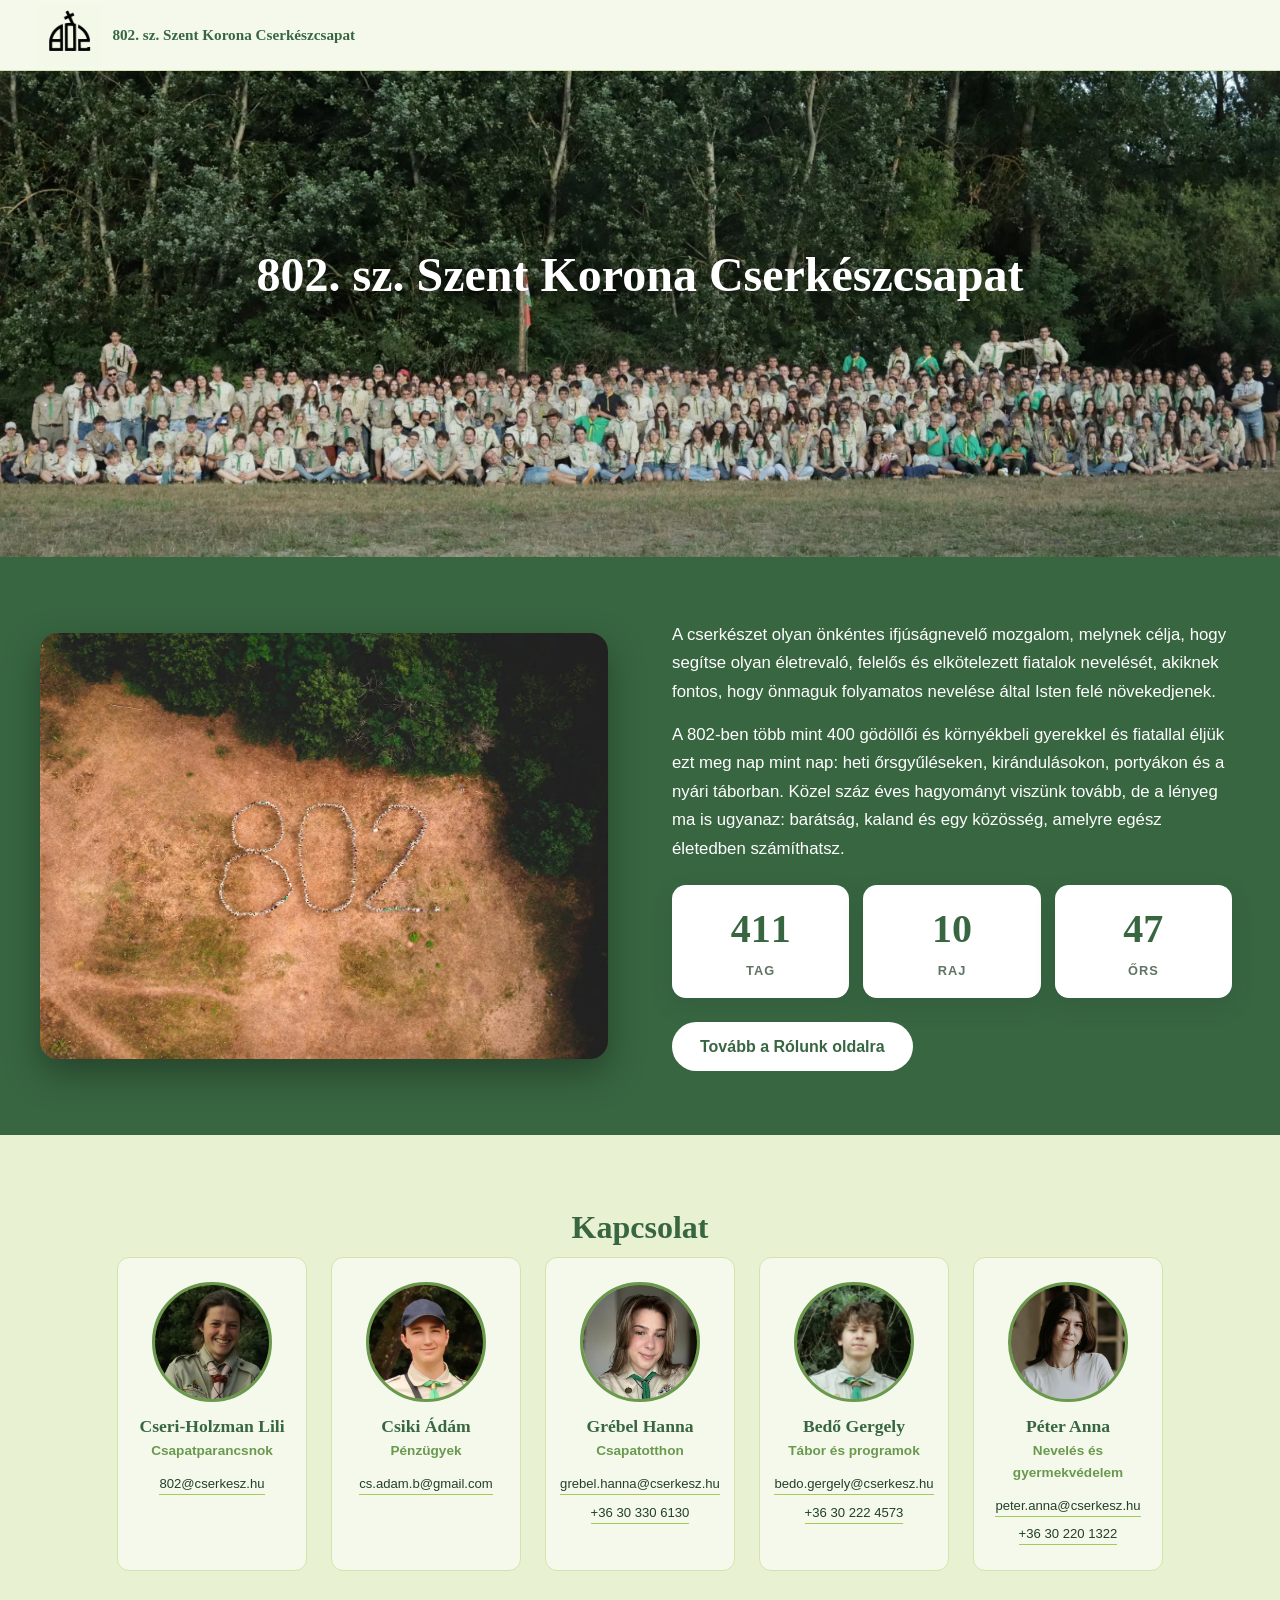
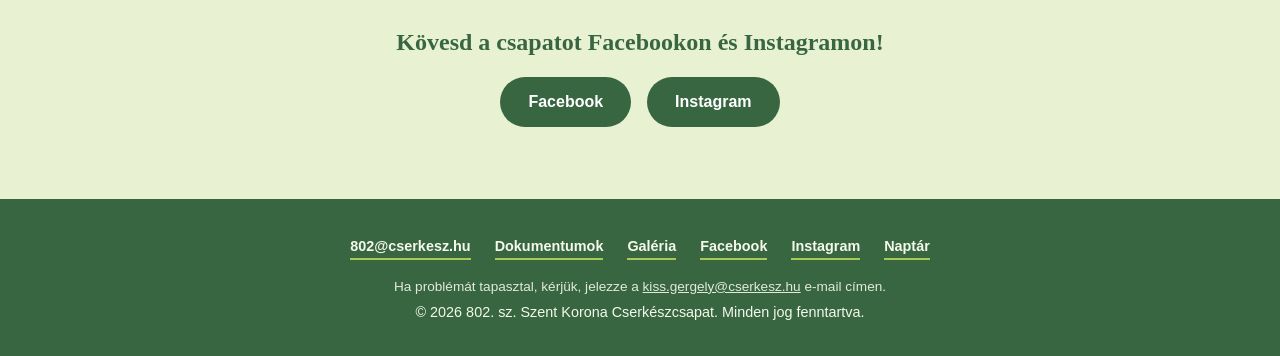
==== index.html @ 8593f382 "Ellenőrzés, hibajelentő levél, egységtesztek; közös kód, javítások - minden futás figyelmeztetése és" ====
<!DOCTYPE html>
<html lang="hu">
<head>
  <meta charset="UTF-8">
  <!-- Content Security Policy: scripts only from this site (plus the hashed inline script of
       404.html), embeds only from Google Forms/Drive/Maps; a defence in depth against injected code.
       Keep it identical on every page; a new external resource has to be allowed here. -->
  <meta http-equiv="Content-Security-Policy" content="default-src 'self'; script-src 'self' 'sha256-ILmEoDmaDFn/JUVySfZHBvQvwyPFL4ER1KanXS+sU4k='; style-src 'self' 'unsafe-inline'; img-src 'self' data:; connect-src 'self'; frame-src https://docs.google.com https://drive.google.com https://www.google.com https://maps.google.com; object-src 'none'; base-uri 'self'; form-action 'none'; upgrade-insecure-requests">
  <meta name="referrer" content="strict-origin-when-cross-origin">
  <meta name="viewport" content="width=device-width, initial-scale=1.0">
  <title>802. sz. Szent Korona Cserkészcsapat – Gödöllő</title>
  <meta name="description" content="A 802. sz. Szent Korona Cserkészcsapat Gödöllőn működő cserkészcsapat. Csatlakozz hozzánk 4. osztálytól: közösség, kaland, természet.">

  <!--
    IMPORTANT: once the custom domain exists, replace the
    "https://www.YOUR-DOMAIN-HERE.com" placeholder with the real domain in every
    HTML file, in robots.txt and in sitemap.xml
    (canonical, Open Graph and structured data links).
  -->
  <link rel="canonical" href="https://www.YOUR-DOMAIN-HERE.com/">

  <meta property="og:type" content="website">
  <meta property="og:title" content="802. sz. Szent Korona Cserkészcsapat – Gödöllő">
  <meta property="og:description" content="Csatlakozz hozzánk 4. osztálytól: közösség, kaland, természet.">
  <meta property="og:url" content="https://www.YOUR-DOMAIN-HERE.com/">
  <meta property="og:image" content="https://www.YOUR-DOMAIN-HERE.com/images/webp/kozos/share.jpg">
  <meta property="og:image:width" content="1200">
  <meta property="og:image:height" content="630">
  <meta property="og:image:alt" content="A 802. sz. Szent Korona Cserkészcsapat tagjai közös csoportképen">
  <meta property="og:site_name" content="802. sz. Szent Korona Cserkészcsapat">
  <meta name="twitter:card" content="summary_large_image">
  <meta property="og:locale" content="hu_HU">

  <!-- Logos: the header shows images/webp/kozos/logo_white.jpg (black mark on white), the favicon is images/webp/kozos/logo_green.jpg -->
  <link rel="icon" type="image/jpeg" href="images/webp/kozos/logo_green.jpg?v=1">
  <link rel="apple-touch-icon" href="images/webp/kozos/logo_green.jpg?v=1">
  <link rel="stylesheet" href="style.css?v=129">

  <!-- Structured data: helps Google understand that this is an organisation -->
  <script type="application/ld+json">
  {
    "@context": "https://schema.org",
    "@type": "Organization",
    "name": "802. sz. Szent Korona Cserkészcsapat",
    "url": "https://www.YOUR-DOMAIN-HERE.com/",
    "logo": "https://www.YOUR-DOMAIN-HERE.com/images/webp/kozos/logo_white.jpg",
    "email": "802@cserkesz.hu",
    "areaServed": "Gödöllő",
    "sameAs": ["https://www.facebook.com/802szentkorona"]
  }
  </script>
</head>
<body>

  <!-- Notice bar (red, top of the page) -->
  <!-- NOTICES:START – written by tools/sync_notices.py from the Google Sheet, do not edit by hand -->
  <div class="notice-bar" id="noticeBar"></div>

  <!-- NOTICES:END -->

  <!-- Header / navigation -->
  <header class="site-header">
    <div class="container header-inner">
      <a href="index.html" class="logo">
        <img class="logo-img" src="images/webp/kozos/logo_white.webp" alt="" data-optional>
        <span class="logo-text">802. sz. Szent Korona Cserkészcsapat</span>
      </a>

      <!-- Hamburger button for the mobile view -->
      <button class="nav-toggle" id="navToggle" type="button" aria-label="Menü megnyitása" aria-expanded="false" aria-controls="mainNav">
        <span></span>
        <span></span>
        <span></span>
      </button>

      <nav class="main-nav" id="mainNav">
        <ul>
          <li><a href="index.html" aria-current="page">Főoldal</a></li>
          <li class="has-sub">
            <button class="nav-sub-toggle" type="button" aria-expanded="false" aria-controls="subPrograms">Események</button>
            <ul class="sub-nav" id="subPrograms">
              <li><a href="programok.html">Programjaink</a></li>
              <li><a href="tabor.html">Táboraink</a></li>
            </ul>
          </li>
          <li><a href="csapatotthon.html">Csapatotthonunk</a></li>
          <li><a href="rolunk.html">Rólunk</a></li>
          <li class="has-sub">
            <button class="nav-sub-toggle" type="button" aria-expanded="false" aria-controls="subFinance">Pénzügyek</button>
            <ul class="sub-nav" id="subFinance">
              <li><a href="penzugyek.html#tagdij">Tagdíj</a></li>
              <li><a href="penzugyek.html#nagytabor">Nagytábordíj</a></li>
              <li><a href="penzugyek.html#kcstabor">Kcs tábordíj</a></li>
              <li><a href="eszkozok.html">Eszközbérlés</a></li>
            </ul>
          </li>
          <li><a class="nav-cta nav-cta-join" href="csatlakozom.html">Csatlakozom</a></li>
          <li><a class="nav-cta" href="tamogass.html">Támogass minket</a></li>
        </ul>
      </nav>
    </div>
  </header>

  <!--
    Cover image + name (images/webp/fooldal/csapatunk.webp). The image is shown in full,
    without cropping, in its own ratio, at full width.
  -->
  <section class="hero">
    <img class="hero-img" src="images/webp/fooldal/csapatunk.webp" alt="A csapat tagjai közös csoportképen az erdő előtt" data-optional>
    <!-- On phones the 802 aerial photo replaces the group photo (switched by the CSS), together with the title -->
    <img class="hero-img-mobile" src="images/webp/fooldal/hero.webp" width="1200" height="899" alt="Cserkészek madártávlatból, a réten kirakott 802-es szám" data-optional>
    <h1>802. sz. Szent Korona Cserkészcsapat</h1>
  </section>

  <!--
    Csapatunk: the image on the left (images/webp/fooldal/hero.webp, shown in full,
    without cropping), the text on the right on a plain green background.
    On mobile the image is on top, the text below.
  -->
  <section id="csapatunk" class="team-split">
    <div class="team-split-image">
      <img src="images/webp/fooldal/hero.webp" alt="Cserkészek madártávlatból, a réten kirakott 802-es szám" data-optional>
    </div>
    <div class="team-split-text">
      <div>
        <!--
          The text is based on the team's earlier website (the Rólunk and
          "Csapatunk múltja" pages: the start in the early 1920s, the ban in 1948,
          the restart in 1989, the weekly patrol meetings and the summer camp).
          The first paragraph introduces scouting, the second the team.
        -->
        <p>
          A cserkészet olyan önkéntes ifjúságnevelő mozgalom, melynek célja, hogy
          segítse olyan életrevaló, felelős és elkötelezett fiatalok nevelését,
          akiknek fontos, hogy önmaguk folyamatos nevelése által Isten felé
          növekedjenek.
        </p>
        <p>
          A 802-ben több mint 400 gödöllői és környékbeli gyerekkel és
          fiatallal éljük ezt meg nap mint nap: heti őrsgyűléseken,
          kirándulásokon, portyákon és a nyári táborban. Közel száz éves
          hagyományt viszünk tovább, de a lényeg ma is ugyanaz: barátság, kaland
          és egy közösség, amelyre egész életedben számíthatsz.
        </p>
        <!-- Counters (they roll up when scrolled into view) -->
        <!-- COUNTERS:START – written by tools/sync_counters.py from the Google Sheet, do not edit by hand -->
        <div class="stats">
          <div class="stat-card">
            <span class="stat-number" data-count="411">411</span>
            <span class="stat-label">Tag</span>
          </div>
          <div class="stat-card">
            <span class="stat-number" data-count="10">10</span>
            <span class="stat-label">Raj</span>
          </div>
          <div class="stat-card">
            <span class="stat-number" data-count="47">47</span>
            <span class="stat-label">Őrs</span>
          </div>
        </div>

        <!-- COUNTERS:END -->
        <a class="btn btn-light" href="rolunk.html">Tovább a Rólunk oldalra</a>
      </div>
    </div>
  </section>

  <!-- Kapcsolat -->
  <!--
    The cards (name, role, introduction, e-mail, phone, photo) come from the
    "Csapatvezetés" sheet; tools/sync_leaders.py downloads the photos from the Drive "Képek"
    folder into images/webp/kozos/team/<name>.webp files.
    While a photo is not uploaded, the card shows the monogram.
  -->
  <section id="kapcsolat" class="section contact">
    <div class="container">
      <h2>Kapcsolat</h2>

      <div class="people-grid">
        <!-- LEADERS:START – written by tools/sync_leaders.py from the Google Sheet (Csapatvezetés), do not edit by hand -->
        <div class="person-card has-bio">
          <div class="person-photo" data-initials="CL">
            <img src="images/webp/kozos/team/cseri-holzman-lili.webp" alt="Cseri-Holzman Lili" data-optional>
          </div>
          <h3>Cseri-Holzman Lili</h3>
          <p class="person-role">Csapatparancsnok</p>
          <a class="person-email" href="mailto:802@cserkesz.hu">802@<wbr>cserkesz.hu</a>
          <div class="person-bio" hidden>
            <p class="person-bio-role">Csapatparancsnok</p>
            <p class="person-bio-text">Közösségi szolgálat<br>Csapat képviselete<br>Szolgálatod, képzésed ideje<br>Felkérést kaptál<br>Bármi</p>
            <ul class="person-bio-contact">
              <li><a class="person-email" href="mailto:802@cserkesz.hu">802@cserkesz.hu</a></li>
            </ul>
          </div>
        </div>

        <div class="person-card has-bio">
          <div class="person-photo" data-initials="CÁ">
            <img src="images/webp/kozos/team/csiki-adam.webp" alt="Csiki Ádám" data-optional>
          </div>
          <h3>Csiki Ádám</h3>
          <p class="person-role">Pénzügyek</p>
          <a class="person-email" href="mailto:cs.adam.b@gmail.com">cs.adam.b@<wbr>gmail.com</a>
          <div class="person-bio" hidden>
            <p class="person-bio-role">Pénzügyek</p>
            <p class="person-bio-text">Tagdíj/tábordíj/VK támogatás<br>Raji pénz<br>Programszervezési költség<br>Hallottál egy jó pályázatról</p>
            <ul class="person-bio-contact">
              <li><a class="person-email" href="mailto:cs.adam.b@gmail.com">cs.adam.b@gmail.com</a></li>
            </ul>
          </div>
        </div>

        <div class="person-card has-bio">
          <div class="person-photo" data-initials="GH">
            <img src="images/webp/kozos/team/grebel-hanna.webp" alt="Grébel Hanna" data-optional>
          </div>
          <h3>Grébel Hanna</h3>
          <p class="person-role">Csapatotthon</p>
          <a class="person-email" href="mailto:grebel.hanna@cserkesz.hu">grebel.hanna@<wbr>cserkesz.hu</a>
          <a class="person-phone" href="tel:+36303306130">+36 30 330 6130</a>
          <div class="person-bio" hidden>
            <p class="person-bio-role">Csapatotthon</p>
            <p class="person-bio-text">Grébel Hanna vagyok, törzsgyökeres gödöllői és jelenleg az ELTE társadalomtudományi karán vagyok szociológi alapszakos hallgató. 2015-óta része az életemnek a cserkészet. 2022-ben őrsvezető lettem és jelenleg is aktívan vezetem a Gyömbér őrsöt. 2024-ben felkértek, hogy legyek a Bezsilla villáért felelős Csapatparancsnok-helyettes, amit szívesen vállaltam. Elvégeztem a segédtiszti vezetőképzőt és 2025 őszében leváltottam az elődömet. Feladatom, hogy a csapatotthonunk vidám, biztonságos és funkcionális környezetet biztosítson a gyermekek és a vezetők számára egyaránt, felveszem a kapcsolatot azokkal, akik szállás miatt keresnek meg minket (más cserkészcsapatok) és gondoskodok a ház felszereltségéről.</p>
            <ul class="person-bio-contact">
              <li><a class="person-email" href="mailto:grebel.hanna@cserkesz.hu">grebel.hanna@cserkesz.hu</a></li>
              <li><a class="inline-link" href="tel:+36303306130">+36 30 330 6130</a></li>
            </ul>
          </div>
        </div>

        <div class="person-card has-bio">
          <div class="person-photo" data-initials="BG">
            <img src="images/webp/kozos/team/bedo-gergely.webp" alt="Bedő Gergely" data-optional>
          </div>
          <h3>Bedő Gergely</h3>
          <p class="person-role">Tábor és programok</p>
          <a class="person-email" href="mailto:bedo.gergely@cserkesz.hu">bedo.gergely@<wbr>cserkesz.hu</a>
          <a class="person-phone" href="tel:+36302224573">+36 30 222 4573</a>
          <div class="person-bio" hidden>
            <p class="person-bio-role">Tábor és programok</p>
            <p class="person-bio-text">Csapatos programról infó<br>Szervezel valamit de mégsem fogod tudni megvalósítani<br>Elfelejtetted mikor van március 15.-e</p>
            <ul class="person-bio-contact">
              <li><a class="person-email" href="mailto:bedo.gergely@cserkesz.hu">bedo.gergely@cserkesz.hu</a></li>
              <li><a class="inline-link" href="tel:+36302224573">+36 30 222 4573</a></li>
            </ul>
          </div>
        </div>

        <div class="person-card has-bio">
          <div class="person-photo" data-initials="PA">
            <img src="images/webp/kozos/team/peter-anna.webp" alt="Péter Anna" data-optional>
          </div>
          <h3>Péter Anna</h3>
          <p class="person-role">Nevelés és gyermekvédelem</p>
          <a class="person-email" href="mailto:peter.anna@cserkesz.hu">peter.anna@<wbr>cserkesz.hu</a>
          <a class="person-phone" href="tel:+36302201322">+36 30 220 1322</a>
          <div class="person-bio" hidden>
            <p class="person-bio-role">Nevelés és gyermekvédelem</p>
            <p class="person-bio-text">Péter Anna vagyok, legtöbbeknek Annipanni. 2014-ben kezdtem el cserkészkedni Gödöllőn, 2020-ban lettem őrsvezető, és immár hetedik éve vezetem a Cukorborsó őrsöt. A nevelésért felelős csapatparancsnok-helyettesi szolgálatot 2024 ősze óta végzem csapatunkban. Célom és legfőbb motivációm, hogy mind a vezetőink, mind a hozzánk járó gyermekek biztonságos és fejlődésre alkalmas környezetben tölthessék szabadidejüket, legyen szó őrsgyűlésekről, raji és csapatos programokról vagy a táborokról.</p>
            <ul class="person-bio-contact">
              <li><a class="person-email" href="mailto:peter.anna@cserkesz.hu">peter.anna@cserkesz.hu</a></li>
              <li><a class="inline-link" href="tel:+36302201322">+36 30 220 1322</a></li>
            </ul>
          </div>
        </div>

        <!-- LEADERS:END -->
      </div>

      <!--
        Social pages: deliberately links only, the Facebook/Instagram
        content is not loaded into the page (so the visitor's data is not
        sent to Meta until they click).
      -->
      <div class="social-section">
        <h3>Kövesd a csapatot Facebookon és Instagramon!</h3>
        <div class="social-buttons">
          <a class="btn btn-primary" href="https://www.facebook.com/802szentkorona" target="_blank" rel="noopener noreferrer">Facebook</a>
          <a class="btn btn-primary" href="https://www.instagram.com/802szentkorona/" target="_blank" rel="noopener noreferrer">Instagram</a>
        </div>
      </div>
    </div>
  </section>

  <!-- Footer -->
  <footer class="site-footer">
    <div class="container">
      <div class="footer-links">
        <a href="mailto:802@cserkesz.hu">802@cserkesz.hu</a>
        <a href="dokumentumok.html">Dokumentumok</a>
        <a href="galeria.html">Galéria</a>
        <a href="https://www.facebook.com/802szentkorona" target="_blank" rel="noopener noreferrer">Facebook</a>
        <a href="https://www.instagram.com/802szentkorona/" target="_blank" rel="noopener noreferrer">Instagram</a>
        <a href="programok.html#naptar">Naptár</a>
      </div>
      <!-- ADMIN_CONTACT:START – written by tools/sync_footer.py from the ADMIN_EMAIL secret, do not edit by hand -->
      <p class="footer-report">Ha problémát tapasztal, kérjük, jelezze a <a href="mailto:kiss.gergely@cserkesz.hu">kiss.gergely@cserkesz.hu</a> e-mail címen.</p>

      <!-- ADMIN_CONTACT:END -->
      <p>&copy; <span id="year"></span> 802. sz. Szent Korona Cserkészcsapat. Minden jog fenntartva.</p>
    </div>
  </footer>

  <!--
    Upcoming program tab: if programok.html has a program in the next 7 days
    (data-date), this tab slides in from the right with the program's name and
    date. Clicking it leads to the matching card on the Programok page.
    script.js reads the data from programok.html, there is nothing to edit here.
  -->
  <aside class="upcoming-tab" id="upcomingTab" aria-label="Közelgő programok" hidden>
    <button class="upcoming-close" id="upcomingClose" type="button" aria-label="Bezárás">&times;</button>
    <p class="upcoming-title">Közelgő programok</p>
    <ul class="upcoming-list" id="upcomingList"></ul>
  </aside>

  <script src="script.js?v=77"></script>
</body>
</html>
---- style.css ----
/* ==========================================================
   Base settings
   ========================================================== */
:root {
  /* ----------------------------------------------------------
     The site's COLOUR SCHEME — the 3 given greens are the base:
       - 386641 (dark green)
       - 6a994e (medium green)
       - a7c957 (light, lime green)
     None of the given colours is light enough for a background, so the
     background and border colours are derived from a7c957 (mixed with
     white), and the text colour is a darker shade of 386641.
     Changing these variables recolours the whole site.
     ---------------------------------------------------------- */
  --color-primary: #386641;        /* dark green – buttons, links, headings, footer */
  --color-primary-dark: #2a4d31;   /* darker shade of dark green – hover state */
  --color-accent: #6a994e;         /* medium green – decorative lines, icons */
  --color-highlight: #a7c957;      /* light green – date labels, highlights */
  --color-text: #233f2a;           /* derived dark green – body text */
  --color-text-muted: rgba(35, 63, 42, 0.72);
  --color-bg: #f4f9eb;             /* derived – main background */
  --color-bg-alt: #e8f1d2;         /* derived – alternating section background */
  --color-border: #d3e4ab;         /* derived – borders */
  --color-alert: #b42318;          /* red – notice bar (top of the page) */

  --font-heading: 'Georgia', 'Times New Roman', serif;
  --font-body: 'Segoe UI', Arial, sans-serif;
  --max-width: 1100px;
}

* {
  box-sizing: border-box;
}

/* The hidden attribute hides an element even if it has its own display rule */
[hidden] {
  display: none !important;
}

html {
  scroll-behavior: smooth;
}

body {
  margin: 0;
  font-family: var(--font-body);
  color: var(--color-text);
  background: var(--color-bg);
  line-height: 1.6;
}

h1, h2, h3 {
  font-family: var(--font-heading);
  color: var(--color-primary);
  line-height: 1.25;
  margin-top: 0;
}

a {
  color: inherit;
  text-decoration: none;
}

img {
  max-width: 100%;
  display: block;
}

.container {
  max-width: var(--max-width);
  margin: 0 auto;
  padding: 0 20px;
}

.section {
  padding: 72px 0;
}

.section h2 {
  font-size: 2rem;
  margin-bottom: 10px;
  text-align: center;
}

.section-lead {
  text-align: center;
  max-width: 640px;
  margin: 0 auto 40px;
  color: var(--color-text-muted);
}

.btn {
  display: inline-block;
  padding: 12px 28px;
  border: none;
  border-radius: 30px;
  font-family: inherit;
  font-size: 1rem;
  font-weight: bold;
  cursor: pointer;
  transition: transform 0.2s ease, background 0.2s ease;
}

.btn:hover {
  transform: translateY(-2px);
}

.btn-primary {
  background: var(--color-primary);
  color: #fff;
}

.btn-primary:hover {
  background: var(--color-primary-dark);
}

/* Light button on a dark green background (e.g. in the Csapatunk section) */
.btn-light {
  background: #fff;
  color: var(--color-primary);
}

.btn-light:hover {
  background: var(--color-highlight);
}

/* ==========================================================
   Header / navigation
   ========================================================== */
.site-header {
  position: sticky;
  top: 0;
  z-index: 100;
  background: rgba(244, 249, 235, 0.95);
  border-bottom: 1px solid var(--color-border);
  backdrop-filter: blur(4px);
}

.header-inner {
  display: flex;
  align-items: center;
  justify-content: space-between;
  height: 70px;
  gap: 16px;
}

.logo {
  display: flex;
  align-items: center;
  gap: 10px;
  font-family: var(--font-heading);
  font-size: 0.95rem;
  font-weight: bold;
  color: var(--color-primary);
  line-height: 1.2;
}

/* The logo is a JPG with a white background: multiply blending makes the white
   transparent in front of the header's pale background, the black stays black */
.logo-img {
  width: 64px;
  height: 64px;
  object-fit: contain;
  mix-blend-mode: multiply;
}

.main-nav ul {
  display: flex;
  align-items: center;
  gap: 14px;
  list-style: none;
  margin: 0;
  padding: 0;
}

.main-nav a {
  white-space: nowrap;
  font-size: 0.95rem;
  font-weight: 600;
  padding: 6px 0;
  border-bottom: 2px solid transparent;
  transition: color 0.2s ease, border-color 0.2s ease;
}

.main-nav a:hover {
  color: var(--color-accent);
}

.main-nav a[aria-current="page"] {
  color: var(--color-primary);
  border-bottom-color: var(--color-highlight);
}

/* The "Támogass minket" menu item looks like a button */
.main-nav a.nav-cta {
  padding: 8px 18px;
  border-bottom: none;
  border-radius: 30px;
  background: var(--color-primary);
  color: #fff;
}

.main-nav a.nav-cta:hover {
  background: var(--color-primary-dark);
  color: #fff;
}

.main-nav a.nav-cta[aria-current="page"] {
  background: var(--color-primary-dark);
  color: #fff;
}

/* "Csatlakozom" is a button too, next to "Támogass minket", in a lighter green */
.main-nav a.nav-cta-join {
  background: var(--color-highlight);
  color: var(--color-text);
}

.main-nav a.nav-cta-join:hover {
  background: var(--color-accent);
  color: #fff;
}

.main-nav a.nav-cta-join[aria-current="page"] {
  background: var(--color-accent);
  color: #fff;
}

/* Dropdown menus (Események, Pénzügyek): open on click and – with a mouse – on hover */
.has-sub {
  position: relative;
}

.nav-sub-toggle {
  display: inline-flex;
  align-items: center;
  gap: 6px;
  padding: 6px 0;
  border: 0;
  border-bottom: 2px solid transparent;
  background: none;
  color: inherit;
  font: inherit;
  font-size: 0.95rem;
  font-weight: 600;
  white-space: nowrap;
  cursor: pointer;
  transition: color 0.2s ease, border-color 0.2s ease;
}

/* downward arrow, turns upward when open */
.nav-sub-toggle::after {
  content: '';
  width: 6px;
  height: 6px;
  margin-top: -3px;
  border-right: 2px solid currentColor;
  border-bottom: 2px solid currentColor;
  transform: rotate(45deg);
  transition: transform 0.2s ease, margin 0.2s ease;
}

.has-sub.open > .nav-sub-toggle::after {
  margin-top: 3px;
  transform: rotate(-135deg);
}

.nav-sub-toggle:hover {
  color: var(--color-accent);
}

.has-sub.is-current > .nav-sub-toggle {
  color: var(--color-primary);
  border-bottom-color: var(--color-highlight);
}

.main-nav .sub-nav {
  position: absolute;
  top: 100%;
  left: 50%;
  z-index: 110;
  display: none;
  flex-direction: column;
  align-items: stretch;
  gap: 2px;
  min-width: 150px;
  margin-top: 10px;
  padding: 6px;
  background: #fff;
  border: 1px solid var(--color-border);
  border-radius: 12px;
  box-shadow: 0 10px 28px rgba(35, 63, 42, 0.16);
  transform: translateX(-50%);
}

/* invisible "bridge" between the menu item and the dropdown, so it does not close while hovering */
.main-nav .sub-nav::before {
  content: '';
  position: absolute;
  top: -12px;
  left: 0;
  right: 0;
  height: 12px;
}

.main-nav .sub-nav a {
  display: block;
  padding: 9px 14px;
  border-bottom: 0;
  border-radius: 8px;
}

.main-nav .sub-nav a:hover,
.main-nav .sub-nav a[aria-current="page"] {
  background: var(--color-bg-alt);
  color: var(--color-primary);
}

.has-sub.open > .sub-nav {
  display: flex;
}

/* Wide screens used with a mouse: opens on hover only (clicking does nothing),
   without an arrow; with the keyboard (Tab) focus opens it. Touch screens keep click + arrow. */
@media (hover: hover) and (min-width: 1281px) {
  .has-sub:hover > .sub-nav,
  .has-sub:has(:focus-visible) > .sub-nav {
    display: flex;
  }

  .nav-sub-toggle {
    cursor: default;
  }

  .nav-sub-toggle::after {
    display: none;
  }
}

.nav-toggle {
  display: none;
  flex-direction: column;
  justify-content: center;
  gap: 5px;
  width: 32px;
  height: 32px;
  background: none;
  border: none;
  padding: 4px;
  cursor: pointer;
}

.nav-toggle span {
  display: block;
  height: 2px;
  background: var(--color-primary);
  border-radius: 2px;
}

/* ==========================================================
   Hero (home page)
   The cover image is shown IN FULL, without cropping or distortion: the image
   fills the width keeping its own ratio, and its height follows from that
   (on a large screen it may be taller than the viewport; the bottom is then
   reached by scrolling). If the image is missing (script.js removes an image
   that fails to load), a green gradient shows.
   ========================================================== */
.hero {
  position: relative;
  display: flex;
  justify-content: center;
  min-height: 260px;
  background: linear-gradient(135deg, var(--color-primary), var(--color-accent));
}

.hero-img {
  display: block;
  width: 100%;
  height: auto;
}

/* The phone version of the image (the 802 aerial photo) is hidden on desktop */
.hero-img-mobile {
  display: none;
}

.hero h1 {
  position: absolute;
  /* 16% is left free at the bottom, so the title sits at about 42% of the image height
     (above the middle); a larger value moves it higher */
  inset: 0 0 16% 0;
  z-index: 2;
  display: flex;
  align-items: center;
  justify-content: center;
  margin: 0;
  padding: 20px;
  text-align: center;
  color: #fff;
  font-size: 3rem;
  text-shadow: 0 2px 12px rgba(0, 0, 0, 0.45);
}

/* Title banner of the subpages */
.page-banner {
  padding: 56px 20px;
  text-align: center;
  background: linear-gradient(135deg, var(--color-primary), var(--color-accent));
}

.page-banner h1 {
  margin: 0;
  color: #fff;
  font-size: 2.4rem;
}

.page-banner p {
  margin: 10px auto 0;
  max-width: 640px;
  color: rgba(255, 255, 255, 0.9);
}

/* ==========================================================
   Csapatunk section: the image on the left (shown in full, without
   cropping), the text on the right on a plain green background
   ========================================================== */
.team-split {
  display: grid;
  grid-template-columns: 1fr 1fr;
  background: var(--color-primary);
  color: #fff;
}

.team-split-image {
  display: flex;
  align-items: center;
}

.team-split-image img {
  display: block;
  width: 100%;
  height: auto;
}

.team-split-text {
  display: flex;
  align-items: center;
  padding: 48px clamp(24px, 5vw, 72px);
}

.team-split-text h2 {
  margin-bottom: 16px;
  color: #fff;
  font-size: 2rem;
}

.team-split-text p {
  margin: 0 0 14px;
  max-width: 560px;
  font-size: 1.05rem;
  line-height: 1.7;
}

.team-split-text .btn {
  margin-top: 10px;
}

/* ==========================================================
   Kapcsolat – people's cards
   ========================================================== */
.contact {
  background: var(--color-bg-alt);
}

.people-grid {
  display: flex;
  flex-wrap: wrap;
  justify-content: center;
  gap: 24px;
}

.person-card {
  flex: 0 1 190px;
  padding: 24px 12px;
  text-align: center;
  background: var(--color-bg);
  border: 1px solid var(--color-border);
  border-radius: 12px;
  transition: transform 0.2s ease, box-shadow 0.2s ease;
}

.person-card:hover {
  transform: translateY(-4px);
  box-shadow: 0 12px 24px rgba(35, 63, 42, 0.12);
}

/* A monogram shows behind the photo while the image is not uploaded yet
   (script.js removes an image that fails to load) */
.person-photo {
  position: relative;
  width: 120px;
  height: 120px;
  margin: 0 auto 14px;
  border-radius: 50%;
  overflow: hidden;
  background: var(--color-highlight);
  border: 3px solid var(--color-accent);
}

.person-photo::before {
  content: attr(data-initials);
  position: absolute;
  inset: 0;
  display: flex;
  align-items: center;
  justify-content: center;
  font-family: var(--font-heading);
  font-size: 2rem;
  font-weight: bold;
  color: var(--color-primary);
}

.person-photo img {
  position: absolute;
  inset: 0;
  width: 100%;
  height: 100%;
  object-fit: cover;
  /* for portrait photos the top of the image shows, so the head is not squeezed against the top of the circle */
  object-position: center top;
}

.person-card h3 {
  font-size: 1.1rem;
  margin-bottom: 2px;
}

.person-role {
  margin: 0 0 8px;
  font-size: 0.85rem;
  font-weight: 600;
  color: var(--color-accent);
}

.person-email {
  font-size: 0.82rem;
  overflow-wrap: anywhere;
  border-bottom: 1px solid var(--color-highlight);
}

.person-email:hover {
  color: var(--color-accent);
}

/* phone number on the person card, below the e-mail */
.person-phone {
  display: inline-block;
  margin-top: 6px;
  font-size: 0.82rem;
  border-bottom: 1px solid var(--color-highlight);
}

/* the e-mail on the card keeps its width while "Másolva!" is shown (script.js sets min-width) */
.person-card > .person-email {
  display: inline-block;
  max-width: 100%;
}

/* clicked on the card: copied, "Másolva!" for a moment (script.js) */
.person-card > .person-email.is-copied,
.person-card > .person-phone.is-copied {
  color: var(--color-primary);
  font-weight: bold;
}

a.person-phone:hover {
  color: var(--color-accent);
}

/* ==========================================================
   Social pages (Facebook, Instagram): link buttons only
   ========================================================== */
.social-section {
  margin-top: 56px;
  text-align: center;
}

.social-section > h3 {
  font-size: 1.5rem;
  margin-bottom: 20px;
}

.social-buttons {
  display: flex;
  flex-wrap: wrap;
  justify-content: center;
  gap: 16px;
}

/* ==========================================================
   Rólunk – a longer text page with two sections
   ========================================================== */
/* The fixed header must not cover the section title when arriving through an anchor link */
section[id] {
  scroll-margin-top: 70px;
}

/* Anchor links in the green title banner, below the title (Rólunk) */
.page-jump {
  display: flex;
  flex-wrap: wrap;
  justify-content: center;
  gap: 12px;
  margin-top: 22px;
}

.page-jump a {
  padding: 8px 22px;
  border: 2px solid #fff;
  border-radius: 30px;
  font-weight: 600;
  color: #fff;
  transition: background 0.2s ease, color 0.2s ease;
}

.page-jump a:hover,
.page-jump a:focus-visible {
  background: #fff;
  color: var(--color-primary);
}

.about-alt {
  background: var(--color-bg-alt);
}

.prose {
  max-width: 800px;
}

.prose h2 {
  margin-bottom: 24px;
}

.prose h3 {
  margin: 32px 0 10px;
  font-size: 1.3rem;
}

.prose p {
  margin: 0 0 14px;
}

.prose ul,
.prose ol {
  margin: 0 0 14px;
  padding-left: 1.5em;
}

.prose li {
  margin-bottom: 6px;
}

.prose a {
  font-weight: 600;
  border-bottom: 2px solid var(--color-highlight);
}

.prose a:hover {
  color: var(--color-accent);
}

.prose blockquote {
  margin: 0 0 14px;
  padding: 14px 20px;
  border-left: 4px solid var(--color-accent);
  background: rgba(167, 201, 87, 0.18);
  border-radius: 0 8px 8px 0;
  font-style: italic;
}

.prose-source {
  margin-top: 36px;
  padding-top: 16px;
  border-top: 1px solid var(--color-border);
  font-size: 0.9rem;
  color: var(--color-text-muted);
}

/* ==========================================================
   Csatlakozom – grades and troop leaders
   ========================================================== */
.grades-grid {
  display: grid;
  grid-template-columns: repeat(auto-fit, minmax(300px, 1fr));
  gap: 24px;
}

.grade-card {
  padding: 24px;
  background: var(--color-bg-alt);
  border: 1px solid var(--color-border);
  border-top: 4px solid var(--color-accent);
  border-radius: 12px;
}

.grade-card h3 {
  font-size: 1.25rem;
  margin-bottom: 4px;
}

.grade-note {
  margin: 0 0 12px;
}

.grade-squad {
  margin: 0 0 12px;
  font-weight: 600;
  color: var(--color-accent);
}

.grade-card ul {
  list-style: none;
  margin: 0;
  padding: 0;
}

.grade-card li {
  padding: 8px 0;
  border-top: 1px solid var(--color-border);
}

.grade-card li:first-child {
  border-top: none;
}

.leader-name {
  display: block;
  font-weight: 600;
}

.leader-email {
  font-size: 0.9rem;
  overflow-wrap: anywhere;
  border-bottom: 1px solid var(--color-highlight);
}

.leader-email:hover {
  color: var(--color-accent);
}

/* ==========================================================
   Csapatotthonunk
   ========================================================== */
.home-text {
  max-width: 720px;
  margin: 0 auto 40px;
  text-align: center;
}

.home-contact-title {
  margin-bottom: 20px;
  text-align: center;
  font-size: 1.3rem;
}

.home-contact {
  display: flex;
  justify-content: center;
  margin-bottom: 48px;
}

/* Visiting troops: info card on the left, the contact card on the right; stacked on phones.
   The contact wrapper is "display: contents", so its title takes the first row on the right and
   the two cards share the second row (= equally tall). */
.home-visit {
  display: grid;
  grid-template-columns: 1fr auto;
  gap: 20px 32px;
  margin-bottom: 48px;
}

.home-visit-contact {
  display: contents;
}

.home-visit .home-contact-title {
  grid-column: 2;
  grid-row: 1;
  margin-bottom: 0;
}

.home-visit .home-contact {
  grid-column: 2;
  grid-row: 2;
  margin-bottom: 0;
}

.home-visit-contact .person-card {
  flex-basis: 210px;
}

.home-visit-card {
  grid-column: 1;
  grid-row: 2;
  padding: 24px;
  background: var(--color-bg-alt);
  border: 1px solid var(--color-border);
  border-top: 4px solid var(--color-accent);
  border-radius: 12px;
}

.home-visit-card h3 {
  margin-bottom: 12px;
  font-size: 1.3rem;
}

.home-visit-card p {
  margin: 0 0 12px;
}

.home-visit-card .btn {
  margin-top: 4px;
}

@media (max-width: 768px) {
  .home-visit {
    grid-template-columns: 1fr;
    gap: 20px;
  }

  .home-visit-card,
  .home-visit .home-contact-title,
  .home-visit .home-contact {
    grid-column: 1;
    grid-row: auto;
  }

  .home-visit .home-contact-title {
    margin-top: 8px;
  }
}

/* Link inside text (e.g. a phone number) */
.inline-link {
  font-weight: 600;
  border-bottom: 2px solid var(--color-highlight);
}

.inline-link:hover {
  color: var(--color-accent);
}

.map-wrapper {
  max-width: 900px;
  margin: 0 auto;
  border-radius: 12px;
  overflow: hidden;
  border: 1px solid var(--color-border);
  box-shadow: 0 10px 30px rgba(35, 63, 42, 0.1);
}

.map-wrapper iframe {
  display: block;
  width: 100%;
  height: 380px;
  border: 0;
}

.map-cta {
  margin-top: 24px;
  text-align: center;
}

/* ==========================================================
   Programs – news cards
   ========================================================== */
/* Steppable row: 3 cards are visible at a time, scrolled with the arrows */
.news-carousel {
  position: relative;
  /* strip reserved for the arrows on both sides of the cards */
  padding: 0 60px;
}

.news-grid {
  display: flex;
  gap: 24px;
  /* room above/below for the lifting card and its shadow (overflow would clip it) */
  padding: 12px 0 24px;
  margin: -12px 0 -24px;
  overflow-x: auto;
  scroll-snap-type: x mandatory;
  scrollbar-width: none;
}

.news-grid::-webkit-scrollbar {
  display: none;
}

.news-grid > .news-card {
  flex: 0 0 calc((100% - 48px) / 3);
  scroll-snap-align: start;
}

.carousel-btn {
  position: absolute;
  top: 50%;
  z-index: 2;
  width: 44px;
  height: 44px;
  margin-top: -22px;
  padding: 0 0 4px;
  border: 0;
  border-radius: 50%;
  background: var(--color-primary);
  color: #fff;
  font-size: 1.8rem;
  line-height: 1;
  cursor: pointer;
  box-shadow: 0 4px 12px rgba(35, 63, 42, 0.3);
  transition: background 0.2s ease, opacity 0.2s ease;
}

.carousel-btn:hover:not(:disabled) {
  background: var(--color-primary-dark);
}

/* If it cannot page further that way, the arrow fades */
.carousel-btn:disabled {
  opacity: 0.25;
  box-shadow: none;
  cursor: default;
}

.carousel-prev {
  left: 0;
}

.carousel-next {
  right: 0;
}

/* If every card fits, no arrows are needed */
.news-carousel.is-static .carousel-btn {
  display: none;
}

@media (max-width: 900px) {
  .news-grid > .news-card {
    flex-basis: calc((100% - 24px) / 2);
  }
}

@media (max-width: 640px) {
  /* On mobile the arrows sit on the card's edge so the card stays wide enough */
  .news-carousel {
    padding: 0;
  }

  .carousel-btn {
    width: 40px;
    height: 40px;
    margin-top: -20px;
  }

  .carousel-prev {
    left: -12px;
  }

  .carousel-next {
    right: -12px;
  }

  .news-grid > .news-card {
    flex-basis: 100%;
  }
}

/* ==========================================================
   Programs – calendar
   ========================================================== */
/* Order on the page: upcoming (light) → calendar (alternate background) → Program Archívum (light),
   so the backgrounds alternate even while the archive is hidden */
.calendar-section {
  background: var(--color-bg-alt);
  border-top: 1px solid var(--color-border);
}

/* subscribing to the public Google Calendar, above the calendar */
.calendar-subscribe {
  max-width: 820px;
  margin: 0 auto 24px;
  text-align: center;
}

.calendar-subscribe p {
  margin: 0 0 14px;
  color: var(--color-text-muted);
}

.calendar-subscribe-buttons {
  display: flex;
  flex-wrap: wrap;
  justify-content: center;
  gap: 12px;
}

/* outlined button (second choice next to a .btn-primary) */
.btn-outline {
  background: transparent;
  color: var(--color-primary);
  box-shadow: inset 0 0 0 2px var(--color-primary);
}

.btn-outline:hover {
  background: var(--color-primary);
  color: #fff;
}

/* the cards of the selected day would blend into the alternate background */
.calendar-section .news-card {
  background: var(--color-bg);
}

/* Program Archívum: past programs in their own strip, below the calendar */
.archive-section {
  border-top: 1px solid var(--color-border);
}

/* Program images at the bottom of the card: 2 images at a time, paged with arrows on both sides (script.js).
   The images show uncropped (in full) in a uniform 3:2 frame; clicking opens the lightbox. */
.news-gallery {
  position: relative;
  margin: auto 0 0;          /* at the bottom of the card, right above the buttons */
  padding-top: 12px;
}

.news-gallery + .news-actions {
  margin-top: 0;
}

.news-gallery-track {
  display: flex;
  gap: 8px;
  overflow-x: auto;
  scroll-snap-type: x mandatory;
  scrollbar-width: none;
}

.news-gallery-track::-webkit-scrollbar {
  display: none;
}

.news-gallery-track img {
  flex: 0 0 calc((100% - 8px) / 2);
  min-width: 0;
  aspect-ratio: 3 / 2;
  object-fit: contain;
  border-radius: 8px;
  background: rgba(35, 63, 42, 0.08);
  scroll-snap-align: start;
  cursor: zoom-in;
}

.news-gallery-track img:focus-visible {
  outline: 3px solid var(--color-highlight);
  outline-offset: -3px;
}

.gallery-btn {
  position: absolute;
  top: 50%;
  z-index: 1;
  width: 32px;
  height: 32px;
  margin-top: -16px;
  padding: 0 0 3px;
  border: 0;
  border-radius: 50%;
  background: var(--color-primary);
  color: #fff;
  font-size: 1.4rem;
  line-height: 1;
  cursor: pointer;
  box-shadow: 0 3px 10px rgba(35, 63, 42, 0.3);
  transition: background 0.2s ease, opacity 0.2s ease;
}

.gallery-btn:hover:not(:disabled) {
  background: var(--color-primary-dark);
}

.gallery-btn:disabled {
  opacity: 0.25;
  box-shadow: none;
  cursor: default;
}

.gallery-prev {
  left: -12px;
}

.gallery-next {
  right: -12px;
}

.calendar {
  max-width: 820px;
  margin: 0 auto;
  padding: 20px;
  background: #fff;
  border: 1px solid var(--color-border);
  border-radius: 12px;
}

.calendar-head {
  display: flex;
  align-items: center;
  justify-content: space-between;
  margin-bottom: 16px;
}

.calendar-title {
  margin: 0;
  font-size: 1.35rem;
  text-transform: capitalize;
}

.calendar-nav {
  width: 38px;
  height: 38px;
  padding: 0 0 3px;
  border: 0;
  border-radius: 50%;
  background: var(--color-bg-alt);
  color: var(--color-primary);
  font-size: 1.5rem;
  line-height: 1;
  cursor: pointer;
}

.calendar-nav:hover {
  background: var(--color-highlight);
}

.calendar-weekdays,
.calendar-days {
  display: grid;
  grid-template-columns: repeat(7, minmax(0, 1fr));
  gap: 6px;
}

.calendar-weekdays {
  margin-bottom: 6px;
  text-align: center;
  font-size: 0.85rem;
  font-weight: bold;
  color: var(--color-text-muted);
}

.cal-day {
  display: flex;
  flex-direction: column;
  align-items: flex-start;
  gap: 4px;
  height: 84px;
  overflow: hidden;
  padding: 6px;
  border: 1px solid var(--color-border);
  border-radius: 8px;
  background: var(--color-bg);
  color: var(--color-text);
  font: inherit;
  text-align: left;
}

/* Days of the neighbouring months are paler */
.cal-day.other-month {
  opacity: 0.55;
}

.cal-day.today {
  border-color: var(--color-accent);
  box-shadow: inset 0 0 0 1px var(--color-accent);
}

.cal-num {
  font-size: 0.9rem;
  font-weight: bold;
}

/* on phones the short month name ("okt.") does not fit in the cell, only the day number shows */
@media (max-width: 600px) {
  .cal-mon {
    display: none;
  }
}

.cal-day.has-event {
  background: var(--color-bg-alt);
  cursor: pointer;
}

.cal-day.has-event:hover {
  border-color: var(--color-accent);
}

.cal-day.selected {
  background: var(--color-primary);
  border-color: var(--color-primary);
  color: #fff;
}

.cal-chips {
  display: flex;
  flex-direction: column;
  gap: 3px;
  width: 100%;
}

.cal-chip {
  display: block;
  max-width: 100%;
  padding: 1px 6px;
  overflow: hidden;
  border-radius: 4px;
  background: var(--color-primary);
  color: #fff;
  font-size: 0.72rem;
  text-overflow: ellipsis;
  white-space: nowrap;
}

.cal-day.selected .cal-chip {
  background: #fff;
  color: var(--color-primary);
}

.calendar-detail {
  max-width: var(--max-width);
  margin: 32px auto 0;
}

.calendar-detail-title {
  margin-bottom: 20px;
  text-align: center;
  font-size: 1.35rem;
}

.calendar-detail-cards {
  display: grid;
  grid-template-columns: repeat(auto-fit, minmax(300px, 1fr));
  gap: 24px;
}

.calendar-hint {
  text-align: center;
  color: var(--color-text-muted);
}

@media (max-width: 640px) {
  .calendar {
    padding: 12px;
  }

  .calendar-days,
  .calendar-weekdays {
    gap: 3px;
  }

  .cal-day {
    height: 48px;
    padding: 4px;
    align-items: center;
  }

  /* On narrow screens a dot replaces the program name */
  .cal-chips {
    flex-direction: row;
    flex-wrap: wrap;
    justify-content: center;
  }

  .cal-chip {
    width: 8px;
    height: 8px;
    padding: 0;
    border-radius: 50%;
    font-size: 0;
  }
}

.news-card {
  display: flex;
  flex-direction: column;
  padding: 28px 24px;
  background: var(--color-bg-alt);
  border: 1px solid var(--color-border);
  border-radius: 12px;
  transition: transform 0.2s ease, box-shadow 0.2s ease;
}

.news-card:hover {
  transform: translateY(-4px);
  box-shadow: 0 12px 24px rgba(35, 63, 42, 0.12);
}

.news-meta {
  display: flex;
  flex-wrap: wrap;
  align-items: center;
  gap: 8px;
  margin-bottom: 12px;
}

.news-date {
  padding: 4px 12px;
  border-radius: 20px;
  background: var(--color-highlight);
  font-size: 0.85rem;
  font-weight: bold;
  color: var(--color-text);
}

/* Past event: "Elmúlt" label + paler look */
.news-past-label {
  padding: 4px 12px;
  border-radius: 20px;
  background: var(--color-text-muted);
  font-size: 0.85rem;
  font-weight: bold;
  color: #fff;
}

.news-card-past {
  opacity: 0.65;
}

.news-card-past:hover {
  transform: none;
  box-shadow: none;
}

.news-empty {
  max-width: 560px;
  margin: 0 auto;
  text-align: center;
  color: var(--color-text-muted);
}

.news-card h3 {
  font-size: 1.25rem;
}

.news-card p {
  margin: 0 0 12px;
}

.news-card .news-detail {
  margin: 0 0 8px;
}

.news-card .news-link {
  margin-top: auto;
  align-self: flex-start;
  font-weight: 600;
  border-bottom: 2px solid var(--color-highlight);
}

.news-card .news-link:hover {
  color: var(--color-accent);
}

/* ==========================================================
   Támogass minket
   ========================================================== */
.support-text {
  max-width: 720px;
  margin: 0 auto 40px;
  text-align: center;
}

.bank-card {
  max-width: 480px;
  margin: 0 auto;
  padding: 28px 24px;
  text-align: center;
  background: var(--color-bg-alt);
  border: 1px solid var(--color-border);
  border-top: 4px solid var(--color-accent);
  border-radius: 12px;
}

.bank-card h3 {
  font-size: 1.2rem;
}

.bank-label {
  margin: 14px 0 2px;
  font-size: 0.8rem;
  font-weight: 600;
  text-transform: uppercase;
  letter-spacing: 0.05em;
  color: var(--color-accent);
}

.bank-value {
  margin: 0;
  font-size: 1.1rem;
  font-weight: 600;
}

/* The association's and the bank details cards side by side, stacked on mobile */
.support-org-intro {
  margin-bottom: 20px;
}

.support-cards {
  display: grid;
  grid-template-columns: 1fr 1fr;
  gap: 24px;
  max-width: 960px;
  margin: 0 auto;
}

.support-cards .bank-card {
  max-width: none;
  margin: 0;
}

/* Account number selectable with one click */
.bank-number {
  font-family: 'Courier New', monospace;
  font-size: clamp(0.85rem, 3.6vw, 1.3rem);
  user-select: all;
}

.bank-note {
  margin: 20px 0 0;
  padding-top: 16px;
  border-top: 1px solid var(--color-border);
  font-size: 0.95rem;
}

/* The top of the page is more compact, so the 1% image shows without scrolling */
.support-page {
  padding-top: 40px;
}

.support-page .support-text {
  margin-bottom: 28px;
}

/* Image of the 1% tax offering, right after the introduction */
.support-banner {
  max-width: 900px;
  margin: 0 auto 48px;
}

.support-banner img {
  width: 100%;
  height: auto;
  border-radius: 12px;
  box-shadow: 0 10px 30px rgba(35, 63, 42, 0.15);
}

/* ==========================================================
   Footer
   ========================================================== */
.site-footer {
  padding: 36px 0 28px;
  background: var(--color-primary);
  color: var(--color-bg);
  text-align: center;
  font-size: 0.9rem;
}

.footer-links {
  display: flex;
  flex-wrap: wrap;
  justify-content: center;
  gap: 8px 24px;
  margin-bottom: 16px;
}

.footer-links a {
  font-weight: 600;
  border-bottom: 2px solid var(--color-highlight);
}

.footer-links a:hover {
  color: var(--color-highlight);
}

.site-footer p {
  margin: 4px 0;
}

/* "Ha problémát tapasztal…" line (tools/sync_footer.py), above the copyright */
.footer-report {
  font-size: 0.85rem;
  opacity: 0.9;
}

.footer-report a {
  color: inherit;
  text-decoration: underline;
}

/* ==========================================================
   Responsiveness
   ========================================================== */
/* The long team name + the menu (7 items, 2 of them dropdowns) no longer fit in one row below about 1250px,
   so the menu switches to the hamburger here (measure again when adding a menu item!) */
@media (max-width: 1280px) {
  .nav-toggle {
    display: flex;
  }

  .main-nav {
    position: absolute;
    top: 70px;
    left: 0;
    right: 0;
    max-height: 0;
    overflow: hidden;
    background: var(--color-bg);
    border-bottom: 1px solid var(--color-border);
    transition: max-height 0.3s ease;
  }

  .main-nav.open {
    max-height: calc(100vh - 70px);
    overflow-y: auto;
  }

  .main-nav ul {
    flex-direction: column;
    align-items: stretch;
    gap: 0;
  }

  .main-nav li {
    border-top: 1px solid var(--color-border);
  }

  .main-nav a {
    display: block;
    padding: 14px 20px;
    border-bottom: none;
  }

  .main-nav a[aria-current="page"] {
    background: var(--color-bg-alt);
  }

  .main-nav a.nav-cta {
    margin: 12px 20px;
    text-align: center;
  }

  /* on phones/tablets the dropdown opens inside the menu item, indented */
  .nav-sub-toggle {
    display: flex;
    justify-content: space-between;
    width: 100%;
    padding: 14px 20px;
    border-bottom: 0;
    text-align: left;
  }

  .nav-sub-toggle::after {
    margin-right: 4px;
  }

  .has-sub.is-current > .nav-sub-toggle {
    border-bottom: 0;
  }

  .main-nav .sub-nav {
    position: static;
    min-width: 0;
    margin: 0;
    padding: 0;
    border: 0;
    border-radius: 0;
    box-shadow: none;
    background: none;
    transform: none;
  }

  .main-nav .sub-nav::before {
    display: none;
  }

  .main-nav .sub-nav a {
    padding: 12px 20px 12px 40px;
    border-radius: 0;
  }
}

@media (max-width: 768px) {
  .support-cards {
    grid-template-columns: 1fr;
  }

  .team-split {
    grid-template-columns: 1fr;
  }

  .team-split-text {
    padding: 40px 20px;
  }

  /* On phones the group photo disappears and the 802 aerial photo is the hero: the title at the bottom of the
     image, with a dark gradient (so the numbers stay visible). The image is left out of the Csapatunk section,
     because it is already at the top. */
  .hero {
    min-height: 0;
  }

  .hero-img {
    display: none;
  }

  .hero-img-mobile {
    display: block;
    width: 100%;
    height: auto;
  }

  .hero h1 {
    inset: auto 0 0 0;
    padding: 56px 20px 20px;
    background: linear-gradient(to top, rgba(10, 20, 12, 0.78), rgba(10, 20, 12, 0));
    font-size: 2rem;
  }

  .team-split-image {
    display: none;
  }

  .page-banner h1 {
    font-size: 1.9rem;
  }

  .section {
    padding: 56px 0;
  }

  .map-wrapper iframe {
    height: 300px;
  }
}

@media (max-width: 480px) {
  .logo-text {
    font-size: 0.9rem;
  }

  .hero h1 {
    font-size: 1.6rem;
  }
}

/* ==========================================================
   Upcoming program tab (home page, slides in from the right)
   ========================================================== */
.upcoming-tab {
  position: fixed;
  right: 0;
  top: 90px;
  z-index: 150;                    /* above the sticky header (100), below the pop-ups (200+) */
  width: min(290px, calc(100vw - 24px));
  padding: 16px 40px 16px 18px;
  background: var(--color-primary);
  color: #fff;
  border-radius: 12px 0 0 12px;
  box-shadow: 0 8px 24px rgba(35, 63, 42, 0.3);
  transform: translateX(110%);
  transition: transform 0.5s ease;
}

.upcoming-tab.is-visible {
  transform: translateX(0);
}

/* with the mobile menu open the tab slides out, so it does not cover the menu */
body:has(.main-nav.open) .upcoming-tab {
  transform: translateX(110%);
}

.upcoming-title {
  margin: 0 0 8px;
  font-size: 0.8rem;
  font-weight: bold;
  letter-spacing: 0.04em;
  text-transform: uppercase;
  color: var(--color-highlight);
}

.upcoming-list {
  margin: 0;
  padding: 0;
  list-style: none;
}

.upcoming-list li + li {
  margin-top: 10px;
  padding-top: 10px;
  border-top: 1px solid rgba(255, 255, 255, 0.25);
}

.upcoming-list a {
  display: block;
  color: #fff;
}

.upcoming-list a:hover .upcoming-name {
  text-decoration: underline;
}

.upcoming-name {
  display: block;
  font-family: Georgia, serif;
  font-size: 1.05rem;
  font-weight: bold;
  line-height: 1.25;
}

.upcoming-date {
  display: block;
  margin-top: 2px;
  font-size: 0.88rem;
  opacity: 0.9;
}

.upcoming-close {
  position: absolute;
  top: 6px;
  right: 8px;
  width: 30px;
  height: 30px;
  border: 0;
  border-radius: 50%;
  background: transparent;
  color: #fff;
  font-size: 1.5rem;
  line-height: 1;
  cursor: pointer;
}

.upcoming-close:hover {
  background: rgba(255, 255, 255, 0.2);
}

@media (prefers-reduced-motion: reduce) {
  .upcoming-tab {
    transition: none;
  }
}

/* On phones the tab is a card at the bottom of the screen instead of the top right, where it
   covered the hero title; long lists scroll inside it */
@media (max-width: 768px) {
  .upcoming-tab {
    top: auto;
    right: 12px;
    bottom: 12px;
    left: 12px;
    width: auto;
    border-radius: 12px;
    transform: translateY(calc(100% + 24px));
  }

  .upcoming-tab.is-visible {
    transform: none;
  }

  body:has(.main-nav.open) .upcoming-tab {
    transform: translateY(calc(100% + 24px));
  }

  .upcoming-list {
    max-height: 32vh;
    overflow-y: auto;
  }

  /* a white frame, so the dark green card does not blend into the dark green Csapatunk section */
  .upcoming-tab {
    border: 3px solid #fff;
    box-shadow: 0 10px 30px rgba(35, 63, 42, 0.45);
  }
}

/* Highlight of the card arriving from the tab on the Programok page */
.news-card {
  scroll-margin-top: 90px;
}

.news-card:target {
  border-color: var(--color-accent);
  box-shadow: 0 0 0 3px var(--color-highlight);
}


/* Copy button (Támogass minket: tax number, account number): a small icon next to the value */
.bank-copy {
  display: flex;
  align-items: center;
  justify-content: center;
  gap: 8px;
}

.bank-copy .bank-number {
  font-size: clamp(0.8rem, 3.4vw, 1.2rem);
}

.copy-btn {
  display: inline-flex;
  flex: none;
  align-items: center;
  justify-content: center;
  width: 26px;
  height: 26px;
  padding: 0;
  border: 1px solid var(--color-border);
  border-radius: 6px;
  background: #fff;
  color: var(--color-primary);
  cursor: pointer;
  transition: background 0.2s ease, color 0.2s ease, border-color 0.2s ease;
}

.copy-btn:hover {
  border-color: var(--color-accent);
  background: var(--color-highlight);
}

.copy-btn svg {
  width: 14px;
  height: 14px;
  fill: none;
  stroke: currentColor;
  stroke-width: 2;
  stroke-linecap: round;
  stroke-linejoin: round;
}

.copy-btn .icon-check,
.copy-btn.is-copied .icon-copy {
  display: none;
}

.copy-btn.is-copied .icon-check {
  display: block;
}

.copy-btn.is-copied {
  border-color: var(--color-primary);
  background: var(--color-primary);
  color: #fff;
}

/* E-mail address + copy button in one row (script.js adds the button next to mailto links) */
.email-copy {
  display: inline-flex;
  align-items: center;
  gap: 6px;
  max-width: 100%;
  vertical-align: middle;
}

.email-copy > a {
  min-width: 0;
  overflow-wrap: anywhere;
}

.person-card .email-copy,
.bank-card .email-copy {
  justify-content: center;
}

/* On the narrow person cards the e-mail and the button do not fit in one row, so the button goes below */
.person-card .email-copy {
  flex-direction: column;
  gap: 6px;
}

/* Bottle return: text + QR code side by side, stacked on mobile */
.support-bottle {
  display: grid;
  grid-template-columns: 1fr auto;
  align-items: center;
  gap: 32px;
  max-width: 960px;
  margin: 24px auto 0;
  padding: 28px 24px;
  background: var(--color-bg-alt);
  border: 1px solid var(--color-border);
  border-top: 4px solid var(--color-accent);
  border-radius: 12px;
}

.support-bottle h3 {
  font-size: 1.3rem;
}

.support-bottle p {
  margin: 0 0 12px;
}

.support-bottle .btn {
  margin-top: 8px;
}

.support-bottle img {
  display: block;
  width: 240px;
  height: auto;
  border: 1px solid var(--color-border);
  border-radius: 12px;
  background: #fff;
}

@media (max-width: 720px) {
  .support-bottle {
    grid-template-columns: 1fr;
    text-align: center;
  }

  .support-bottle img {
    margin: 0 auto;
  }
}

/* The header uses the full width: logo on the left, menu on the right, not crammed into the middle */
.site-header .container {
  max-width: none;
  padding: 0 clamp(20px, 3vw, 48px);
}

/* ==========================================================
   Tábor
   ========================================================== */
/* Title banner together with the introduction */
.camp-banner {
  padding: 56px 20px 64px;
}

.camp-banner p {
  max-width: 760px;
  margin-top: 16px;
  font-size: 1.05rem;
  line-height: 1.7;
}

.camp-banner p strong {
  color: #fff;
}

.camp-cards {
  display: grid;
  grid-template-columns: 1fr 1fr;
  gap: 24px;
  max-width: 960px;
  margin: 0 auto;
}

.camp-card {
  padding: 28px 24px;
  background: var(--color-bg-alt);
  border: 1px solid var(--color-border);
  border-top: 4px solid var(--color-accent);
  border-radius: 12px;
}

.camp-card h3 {
  font-size: 1.4rem;
}

.camp-card-lead {
  margin: 0 0 8px;
}

.camp-card-value {
  margin: 0 0 2px;
  font-weight: 600;
}

/* General information: image + text alternating left/right */
.camp-info {
  border-top: 1px solid var(--color-border);
}

.camp-block {
  display: grid;
  grid-template-columns: 1.15fr 1fr;
  align-items: center;
  gap: 48px;
  margin-bottom: 72px;
}

.camp-block:last-child {
  margin-bottom: 0;
}

.camp-block-reverse {
  grid-template-columns: 1fr 1.15fr;
}

.camp-block-reverse .camp-media {
  order: 2;
}

/* Composed image bunch: two columns of different width, slightly overlapping
   and shifted down. The images keep their own ratio
   (no cropping), with rounded corners; clicking opens them large. */
.camp-media {
  display: flex;
  align-items: flex-start;
}

.camp-col {
  display: flex;
  flex-direction: column;
  gap: 10px;
  min-width: 0;
}

.camp-col:first-child {
  flex: 0 0 var(--col1, 58%);
}

.camp-col:nth-child(2) {
  position: relative;
  z-index: 1;
  flex: 0 0 var(--col2, 50%);
  margin-left: var(--overlap, -8%);
  margin-top: 12%;
}

.camp-col img {
  display: block;
  width: 100%;
  height: auto;
  border-radius: 14px;
  box-shadow: 0 6px 18px rgba(35, 63, 42, 0.25);
  cursor: zoom-in;
  transition: transform 0.2s ease, box-shadow 0.2s ease;
}

.camp-col img:hover,
.camp-col img:focus-visible {
  transform: scale(1.03);
  box-shadow: 0 10px 26px rgba(35, 63, 42, 0.35);
}

.camp-text h3 {
  font-size: 1.6rem;
}

.camp-text p {
  margin: 0 0 14px;
}

.camp-list {
  margin: 0 0 20px;
  padding-left: 20px;
}

.camp-list li {
  margin-bottom: 10px;
}

/* red warning card below the camp cards (same shape as the payment reference warning) */
.camp-alert {
  max-width: 960px;   /* as wide as the two camp cards together (.camp-cards) */
  margin: 32px auto 0;
  padding: 22px 24px;
  background: #fdecea;
  border: 1px solid #f3b4ad;
  border-left: 5px solid var(--color-alert);
  border-radius: 12px;
}

.camp-alert h3 {
  margin: 0 0 8px;
  color: var(--color-alert);
  font-size: 1.15rem;
}

.camp-alert p {
  margin: 0;
}

@media (max-width: 860px) {
  .camp-cards {
    grid-template-columns: 1fr;
  }

  .camp-block {
    grid-template-columns: 1fr;
    gap: 24px;
    margin-bottom: 56px;
  }

  /* on mobile the image always comes first, the text below */
  .camp-block-reverse .camp-media {
    order: 0;
  }
}

/* Lightbox: clicking shows the image at full size */
.lightbox {
  position: fixed;
  inset: 0;
  z-index: 200;
  display: flex;
  align-items: center;
  justify-content: center;
  padding: 24px;
  background: rgba(10, 20, 12, 0.9);
}

.lightbox[hidden] {
  display: none;
}

.lightbox-figure {
  margin: 0;
  text-align: center;
}

.lightbox-img {
  display: block;
  max-width: min(92vw, 1400px);
  max-height: 82vh;
  width: auto;
  height: auto;
  margin: 0 auto;
  border-radius: 10px;
  box-shadow: 0 10px 40px rgba(0, 0, 0, 0.5);
}

.lightbox-btn {
  position: absolute;
  display: flex;
  align-items: center;
  justify-content: center;
  width: 46px;
  height: 46px;
  padding: 0 0 4px;
  border: 0;
  border-radius: 50%;
  background: rgba(255, 255, 255, 0.18);
  color: #fff;
  font-size: 1.9rem;
  line-height: 1;
  cursor: pointer;
}

.lightbox-btn:hover {
  background: rgba(255, 255, 255, 0.34);
}

.lightbox-close {
  top: 16px;
  right: 16px;
}

.lightbox-prev {
  left: 16px;
  top: 50%;
  margin-top: -23px;
}

.lightbox-next {
  right: 16px;
  top: 50%;
  margin-top: -23px;
}

@media (max-width: 640px) {
  .lightbox {
    padding: 12px;
  }

  .lightbox-prev,
  .lightbox-next {
    top: auto;
    bottom: 16px;
    margin-top: 0;
  }
}

/* Csatlakozom: introduction and download of the membership forms */
.join-lead {
  max-width: 760px;
  margin-bottom: 24px;
  font-size: 1.05rem;
}

.join-downloads {
  display: flex;
  flex-wrap: wrap;
  justify-content: center;
  gap: 12px;
  margin-bottom: 48px;
}

/* 404: button row */
.error-links {
  display: flex;
  flex-wrap: wrap;
  justify-content: center;
  gap: 12px;
}

/* "Üzenet másolása" (copy message) button on the program cards */
.news-actions {
  display: flex;
  flex-wrap: wrap;
  gap: 8px;
  margin-top: auto;
  padding-top: 12px;
}

.share-btn,
.calendar-btn {
  display: inline-flex;
  align-items: center;
  gap: 6px;
  padding: 6px 14px;
  border: 1px solid var(--color-accent);
  border-radius: 20px;
  background: #fff;
  color: var(--color-primary);
  font-family: inherit;
  font-size: 0.85rem;
  font-weight: 600;
  cursor: pointer;
  transition: background 0.2s ease, color 0.2s ease;
}

.share-btn:hover,
.calendar-btn:hover {
  background: var(--color-highlight);
}

.share-btn.is-copied {
  border-color: var(--color-primary);
  background: var(--color-primary);
  color: #fff;
}

.share-btn svg,
.calendar-btn svg {
  width: 15px;
  height: 15px;
  fill: none;
  stroke: currentColor;
  stroke-width: 2;
  stroke-linecap: round;
  stroke-linejoin: round;
}

/* Dokumentumok page */
.doc-grid {
  display: grid;
  grid-template-columns: repeat(auto-fit, minmax(300px, 1fr));
  gap: 24px;
  max-width: 960px;
  margin: 0 auto;
}

.doc-card {
  display: flex;
  flex-direction: column;
  align-items: flex-start;
  padding: 24px;
  background: var(--color-bg-alt);
  border: 1px solid var(--color-border);
  border-top: 4px solid var(--color-accent);
  border-radius: 12px;
}

.doc-card h3 {
  font-size: 1.2rem;
}

.doc-card p {
  margin: 0 0 8px;
}

.doc-card .doc-meta {
  margin-bottom: 16px;
  font-size: 0.85rem;
  color: var(--color-text-muted);
}

.doc-card .btn {
  margin-top: auto;
}

/* The "Google Naptárba" button is green so it stands out next to "Üzenet másolása" */
.calendar-btn {
  border-color: var(--color-primary);
  background: var(--color-primary);
  color: #fff;
}

.calendar-btn:hover {
  border-color: var(--color-primary-dark);
  background: var(--color-primary-dark);
  color: #fff;
}

/* Csapatunk section on desktop: the image is a rounded card with a shadow on the green background,
   the text next to it. Not applied on phones (below 768 px), the earlier layout stays there. */
@media (min-width: 769px) {
  .team-split {
    align-items: center;
    column-gap: clamp(32px, 5vw, 72px);
    padding: 64px max(24px, calc((100% - 1200px) / 2));
  }

  .team-split-image img {
    border-radius: 18px;
    box-shadow: 0 14px 36px rgba(0, 0, 0, 0.35);
    cursor: zoom-in;
    transition: transform 0.2s ease, box-shadow 0.2s ease;
  }

  .team-split-image img:hover,
  .team-split-image img:focus-visible {
    transform: scale(1.02);
    box-shadow: 0 18px 44px rgba(0, 0, 0, 0.45);
  }

  .team-split-text {
    padding: 0;
  }
}

/* Csapatotthon: the history of the Bezsilla villa and of the scouts, longer text */
.home-story {
  max-width: none;
  text-align: left;
}

.home-story h3 {
  margin: 32px 0 10px;
  font-size: 1.35rem;
}

.home-story h3:first-child {
  margin-top: 0;
}

.home-story p {
  margin: 0 0 14px;
}

.home-story a {
  font-weight: 600;
  border-bottom: 2px solid var(--color-highlight);
}

.home-story a:hover {
  color: var(--color-accent);
}

.home-story .home-source {
  font-size: 0.85rem;
  color: var(--color-text-muted);
}

.home-map-address {
  margin: 0 0 12px;
  text-align: center;
}

/* Several contact details for one person (e-mail and phone on separate lines) */
.leader-line {
  margin-top: 2px;
}

.camp-person {
  margin-bottom: 10px;
}

/* On phones the contact cards are in 2 columns, smaller; the last, odd card is centred */
@media (max-width: 640px) {
  .people-grid {
    display: grid;
    grid-template-columns: repeat(2, minmax(0, 1fr));
    gap: 12px;
  }

  .people-grid .person-card {
    flex: none;
    padding: 14px 8px 12px;
  }

  .people-grid .person-card:last-child:nth-child(odd) {
    grid-column: 1 / -1;
    justify-self: center;
    width: calc(50% - 6px);
  }

  .people-grid .person-photo {
    width: 84px;
    height: 84px;
    margin-bottom: 8px;
    border-width: 2px;
  }

  .people-grid .person-card h3 {
    font-size: 0.95rem;
    line-height: 1.25;
  }

  .people-grid .person-role {
    margin-bottom: 6px;
    font-size: 0.75rem;
  }

  .people-grid .person-email,
  .people-grid .person-phone {
    font-size: 0.72rem;
  }

  .people-grid .copy-btn {
    width: 24px;
    height: 24px;
  }
}

/* People: clickable card + introduction pop-up */
.person-card.has-bio {
  cursor: pointer;
}

.person-card.has-bio:focus-visible {
  outline: 3px solid var(--color-highlight);
  outline-offset: 2px;
}

.person-modal {
  position: fixed;
  inset: 0;
  z-index: 210;
  display: flex;
  align-items: center;
  justify-content: center;
  padding: 20px;
  background: rgba(10, 20, 12, 0.7);
}

.person-modal[hidden] {
  display: none;
}

.person-modal-card {
  position: relative;
  width: 100%;
  max-width: 520px;
  max-height: calc(100vh - 40px);
  overflow-y: auto;
  padding: 32px 28px 28px;
  background: var(--color-bg);
  border-radius: 18px;
  box-shadow: 0 20px 60px rgba(0, 0, 0, 0.45);
}

.person-modal-close {
  position: absolute;
  top: 10px;
  right: 12px;
  width: 36px;
  height: 36px;
  border: 0;
  border-radius: 50%;
  background: var(--color-bg-alt);
  color: var(--color-primary);
  font-size: 1.6rem;
  line-height: 1;
  cursor: pointer;
}

.person-modal-close:hover {
  background: var(--color-highlight);
}

.person-modal-head {
  text-align: center;
}

.person-modal-head .person-photo {
  width: 120px;
  height: 120px;
  margin: 0 auto 12px;
}

.person-modal-head h3 {
  margin: 0 0 4px;
  font-size: 1.5rem;
}

.person-modal-role {
  margin: 0 0 18px;
  font-weight: 700;
  color: var(--color-accent);
}

.person-bio-text {
  margin: 0 0 18px;
  line-height: 1.6;
  text-align: center;
}

.person-modal-body ul {
  margin: 0 0 16px;
  padding-left: 1.3em;
}

.person-modal-body li {
  margin-bottom: 6px;
}

.person-modal-body .person-bio-contact {
  padding-left: 0;
  list-style: none;
  text-align: center;
}

.person-modal-body .person-bio-contact li {
  margin-bottom: 8px;
}

.person-modal-body .person-bio-contact .email-copy {
  justify-content: center;
}

.person-modal-body .person-email {
  font-size: 1rem;
}

.person-modal-body li {
  overflow-wrap: anywhere;
}

/* Rólunk / Csapatotthonunk: the text and the photos in alternating blocks, as on the Tábor page (.camp-block).
   script.js builds the blocks from the .side-photos photos and the text sections; without JS the photos
   show below the text, in a two-column grid. */
.side-photos {
  display: grid;
  grid-template-columns: 1fr 1fr;
  gap: 12px;
  max-width: 800px;
  margin: 32px auto 0;
  padding: 0 20px;
}

.side-photos img {
  display: block;
  width: 100%;
  height: auto;
  border-radius: 14px;
  box-shadow: 0 6px 18px rgba(35, 63, 42, 0.25);
}

.home-center {
  max-width: 800px;
}

.split-layout {
  max-width: 1100px;
}

.split-layout > h2 {
  margin-bottom: 36px;
}

.split-layout .camp-block {
  margin-bottom: 56px;
}

.split-layout .camp-text h3 {
  margin: 26px 0 10px;
  font-size: 1.3rem;
}

.split-layout .camp-text h3:first-child {
  margin-top: 0;
}

.home-center.split-layout {
  max-width: 1100px;
}

/* The other elements of the Csapatotthon page (contact, map) stay in a narrow, centred column */
.home-center.split-layout > :not(.home-story) {
  max-width: 800px;
  margin-left: auto;
  margin-right: auto;
}

/* 3-image block: staggered, slightly overlapping images in one column (left - right - left);
   mirrored in the right-hand (reversed) blocks. */
.camp-media-3 {
  display: block;
  position: relative;
}

.camp-media-3 img {
  display: block;
  position: relative;
  height: auto;
  border-radius: 14px;
  box-shadow: 0 6px 18px rgba(35, 63, 42, 0.28);
  cursor: zoom-in;
  transition: transform 0.2s ease, box-shadow 0.2s ease;
}

.camp-media-3 img:hover,
.camp-media-3 img:focus-visible {
  transform: scale(1.02);
  box-shadow: 0 10px 26px rgba(35, 63, 42, 0.38);
}

.camp-media-3 img:nth-child(1) {
  z-index: 1;
  width: 62%;
}

.camp-media-3 img:nth-child(2) {
  z-index: 2;
  width: 56%;
  margin-left: auto;
  margin-top: -12%;
}

.camp-media-3 img:nth-child(3) {
  z-index: 3;
  width: 60%;
  margin-left: 6%;
  margin-top: -10%;
}

.camp-block-reverse .camp-media-3 img:nth-child(1) {
  margin-left: auto;
}

.camp-block-reverse .camp-media-3 img:nth-child(2) {
  margin-left: 0;
  margin-right: auto;
}

.camp-block-reverse .camp-media-3 img:nth-child(3) {
  margin-left: auto;
  margin-right: 6%;
}

/* ==========================================================
   Notice bar (top of every page, from the "Értesítők" sheet of the Google Sheet)
   Notices are hidden by default; script.js (updateNotices) shows
   the currently valid ones. Several notices appear below each other.
   ========================================================== */
.notice {
  background: var(--color-alert);
  color: #fff;
}

.notice + .notice {
  border-top: 1px solid rgba(255, 255, 255, 0.25);
}

.notice .container {
  max-width: none;
  padding-left: clamp(20px, 3vw, 48px);
  padding-right: clamp(20px, 3vw, 48px);
}

.notice-inner {
  display: flex;
  align-items: flex-start;
  gap: 12px;
  padding-top: 16px;
  padding-bottom: 16px;
}

.notice-text {
  flex: 1;
  margin: 0;
  font-size: 0.95rem;
  line-height: 1.45;
}

.notice-title {
  margin-right: 6px;
}

.notice-deadline {
  display: inline-block;
  margin-right: 6px;
  padding: 1px 8px;
  border-radius: 999px;
  background: #fff;
  color: var(--color-alert);
  font-size: 0.85rem;
  font-weight: bold;
  white-space: nowrap;
}

.notice-close {
  flex: none;
  width: 32px;
  height: 32px;
  margin-top: -4px;
  padding: 0 0 2px;
  border: 0;
  border-radius: 50%;
  background: #fff;                  /* white circle with a red ×: stands out well from the red bar */
  color: var(--color-alert);
  font-size: 1.5rem;
  font-weight: bold;
  line-height: 1;
  cursor: pointer;
  box-shadow: 0 2px 8px rgba(0, 0, 0, 0.25);
  transition: transform 0.15s ease, background 0.15s ease;
}

.notice-close:hover,
.notice-close:focus-visible {
  background: #ffe9e6;
  transform: scale(1.08);
}

@media (max-width: 600px) {
  .notice-text {
    font-size: 0.875rem;
  }

  /* on phones the message starts on a new line after the deadline */
  .notice-message {
    display: block;
    margin-top: 6px;
  }
}

/* ==========================================================
   Counters (home page "Csapatunk" section and Rólunk page;
   from the "Számlálók" sheet of the Google Sheet, rolled up by script.js)
   ========================================================== */
.stats {
  display: grid;
  grid-template-columns: repeat(auto-fit, minmax(0, 1fr));
  grid-auto-flow: column;
  gap: 14px;
  max-width: 560px;
  margin: 22px 0 14px;
}

.stat-card {
  display: flex;
  flex-direction: column;
  align-items: center;
  padding: 18px 10px 16px;
  border-radius: 14px;
  background: #fff;
  color: var(--color-primary);
  text-align: center;
  box-shadow: 0 8px 22px rgba(35, 63, 42, 0.18);
}

.stat-number {
  /* equal-height (lining) digits: Georgia's "old-style" figures would jump while rolling */
  font-family: 'Times New Roman', 'Noto Serif', serif;
  font-size: 2.5rem;
  font-weight: bold;
  line-height: 1.3;
  --odo-h: 1.3em;                  /* height of one digit cell (script.js shifts by this too) */
  font-variant-numeric: tabular-nums;
  white-space: nowrap;
}

.stat-label {
  margin-top: 6px;
  color: var(--color-text-muted);
  font-size: 0.8rem;
  font-weight: bold;
  letter-spacing: 0.08em;
  text-transform: uppercase;
}

/* "Odometer" digits: script.js replaces the number with rolling strips */
.odo-digit {
  display: inline-block;
  height: var(--odo-h);
  overflow: hidden;
  vertical-align: top;
}

.odo-strip {
  display: flex;
  flex-direction: column;
  transition: transform 1.8s cubic-bezier(0.2, 0.75, 0.25, 1);
}

.odo-strip span,
.odo-sep {
  height: var(--odo-h);
  line-height: var(--odo-h);
}

.odo-sep {
  display: inline-block;
  vertical-align: top;
}

/* Rólunk: below the "Csapatunkról" heading */
.stats-band {
  padding: 4px 0 28px;
}

.stats-band .stats {
  max-width: 720px;
  margin: 0 auto;
}

.stats-band .stat-card {
  border: 1px solid var(--color-border);
  box-shadow: 0 6px 18px rgba(35, 63, 42, 0.08);
}

@media (max-width: 600px) {
  .stats {
    gap: 10px;
  }

  .stat-card {
    padding: 14px 6px 12px;
  }

  .stat-number {
    font-size: 2rem;
  }

  .stat-label {
    font-size: 0.7rem;
  }
}

/* ==========================================================
   Eszközbérlés (eszkozok.html; the list and the contact come from the
   "Eszközök" and "Eszközök kapcsolattartója" sheets of the Google Sheet)
   ========================================================== */
.gear-intro {
  margin-bottom: 36px;
}

.gear-layout {
  display: grid;
  grid-template-columns: minmax(0, 1.5fr) minmax(0, 1fr);
  gap: 24px;
  align-items: start;
  max-width: 960px;
  margin: 0 auto;
}

.gear-card {
  padding: 28px 28px 20px;
  background: #fff;
  border: 1px solid var(--color-border);
  border-top: 4px solid var(--color-accent);
  border-radius: 12px;
}

.gear-card h2 {
  margin: 0 0 12px;
  font-size: 1.5rem;
}

.gear-list {
  list-style: none;
  margin: 0;
  padding: 0;
}

.gear-item {
  display: flex;
  flex-wrap: wrap;
  align-items: baseline;
  gap: 4px 10px;
  padding: 12px 0;
  border-bottom: 1px solid var(--color-border);
}

.gear-item:last-child {
  border-bottom: 0;
}

.gear-name {
  font-weight: bold;
}

.gear-note {
  color: var(--color-text-muted);
  font-size: 0.9rem;
}

.gear-count {
  margin-left: auto;
  padding: 2px 10px;
  border-radius: 999px;
  background: var(--color-bg-alt);
  color: var(--color-primary);
  font-size: 0.9rem;
  font-weight: bold;
  white-space: nowrap;
}

.gear-contact {
  text-align: center;
}

.gear-contact > h3 {
  margin: 4px 0 16px;
  font-size: 1.3rem;
}

/* the contact(s) on a person card like on the home page (click for the introduction pop-up) */
.gear-contact-cards {
  display: flex;
  flex-wrap: wrap;
  justify-content: center;
  gap: 16px;
}

.gear-contact-cards .person-card {
  flex: 0 1 240px;
  background: #fff;
}

@media (max-width: 768px) {
  .gear-layout {
    grid-template-columns: 1fr;
  }

  .gear-card {
    padding: 22px 20px 14px;
  }
}

/* ==========================================================
   Program card enlarged (pop-up, script.js: initProgramModal)
   The card's texts on the left, the images in the main area in a multi-column,
   vertically scrolling gallery, uncropped; stacked on phones.
   ========================================================== */
#newsGrid .news-card,
#archiveGrid .news-card,
#calendarDetail .news-card {
  cursor: pointer;
}

.program-modal {
  position: fixed;
  inset: 0;
  z-index: 180;                /* above the header and the upcoming-programs tab, below the lightbox (200) */
  display: flex;
  align-items: center;
  justify-content: center;
  padding: 24px;
  background: rgba(10, 20, 12, 0.75);
}

.program-modal[hidden] {
  display: none;
}

.program-modal-card {
  position: relative;
  display: grid;
  grid-template-columns: minmax(260px, 320px) 1fr;
  width: min(1180px, 100%);
  height: min(860px, calc(100vh - 48px));
  overflow: hidden;
  background: var(--color-bg);
  border-radius: 18px;
  box-shadow: 0 20px 60px rgba(0, 0, 0, 0.45);
}

/* without images only the text, in a narrower window */
.program-modal-card.no-images {
  grid-template-columns: 1fr;
  width: min(560px, 100%);
  height: auto;
  max-height: calc(100vh - 48px);
}

.program-modal-card.no-images .program-modal-gallery {
  display: none;
}

.program-modal-close {
  position: absolute;
  top: 10px;
  right: 12px;
  z-index: 2;
  width: 38px;
  height: 38px;
  border: 0;
  border-radius: 50%;
  background: var(--color-primary);   /* dark green, white ×: clearly visible on the light background too */
  color: #fff;
  font-size: 1.7rem;
  line-height: 1;
  cursor: pointer;
  box-shadow: 0 3px 10px rgba(35, 63, 42, 0.35);
}

.program-modal-close:hover,
.program-modal-close:focus-visible {
  background: var(--color-primary-dark);
}

/* the text part uses the card's elements, but without border and hover effect */
.program-modal .program-modal-text {
  overflow-y: auto;
  padding: 28px 24px;
  background: var(--color-bg-alt);
  border: 0;
  border-right: 1px solid var(--color-border);
  border-radius: 0;
  box-shadow: none;
  transform: none;
  cursor: auto;
}

.program-modal-card.no-images .program-modal-text {
  border-right: 0;
  padding-right: 56px;
}

.program-modal-gallery {
  overflow-y: auto;
  padding: 16px 16px 4px;
  columns: 3 220px;
  column-gap: 12px;
}

/* on desktop the close button gets its own strip above the images, so it does not overlap them:
   the gallery scrolls inside a frame, the button strip above it stays fixed */
@media (min-width: 769px) {
  .program-modal-card:not(.no-images) {
    grid-template-rows: 100%;
  }

  .program-modal-gallery {
    align-self: end;
    height: calc(100% - 58px);
    padding-top: 14px;
    border-top: 1px solid var(--color-border);
  }
}

.program-modal-gallery img {
  display: block;
  width: 100%;
  height: auto;
  margin: 0 0 12px;
  border-radius: 10px;
  break-inside: avoid;
  background: var(--color-bg-alt);
  cursor: zoom-in;
}

/* video in the gallery: preview with a play icon; clicking opens the lightbox (it can be started there) */
.program-modal-video {
  position: relative;
  margin: 0 0 12px;
  border-radius: 10px;
  overflow: hidden;
  break-inside: avoid;
}

.program-modal-gallery .program-modal-video img {
  margin: 0;
  border-radius: 0;
  cursor: pointer;
}

.program-modal-video::after {
  content: '';
  position: absolute;
  top: 50%;
  left: 50%;
  width: 64px;
  height: 64px;
  margin: -32px 0 0 -32px;
  border-radius: 50%;
  background: rgba(20, 35, 24, 0.7) url("data:image/svg+xml,%3Csvg xmlns='http://www.w3.org/2000/svg' viewBox='0 0 24 24'%3E%3Cpath d='M9 7l9 5-9 5z' fill='white'/%3E%3C/svg%3E") center / 34px no-repeat;
  pointer-events: none;
  transition: transform 0.2s ease, background-color 0.2s ease;
}

.program-modal-video:hover::after {
  transform: scale(1.08);
  background-color: rgba(56, 102, 65, 0.9);
}

/* video in the lightbox: preview + play button, on click the Drive player (16:9) */
.lightbox-video {
  position: relative;
  width: min(1100px, 88vw);
  aspect-ratio: 16 / 9;
  max-height: 85vh;
  border-radius: 8px;
  overflow: hidden;
  background: #000;
}

.lightbox-video[hidden] {
  display: none;
}

.lightbox-video img {
  display: block;
  width: 100%;
  height: 100%;
  object-fit: contain;
}

.lightbox-video iframe {
  display: block;
  width: 100%;
  height: 100%;
  border: 0;
}

.lightbox-play {
  position: absolute;
  top: 50%;
  left: 50%;
  width: 84px;
  height: 84px;
  margin: -42px 0 0 -42px;
  border: 0;
  border-radius: 50%;
  background: rgba(20, 35, 24, 0.75) url("data:image/svg+xml,%3Csvg xmlns='http://www.w3.org/2000/svg' viewBox='0 0 24 24'%3E%3Cpath d='M9 7l9 5-9 5z' fill='white'/%3E%3C/svg%3E") center / 46px no-repeat;
  cursor: pointer;
  transition: transform 0.2s ease, background-color 0.2s ease;
}

.lightbox-play:hover,
.lightbox-play:focus-visible {
  transform: scale(1.08);
  background-color: rgba(56, 102, 65, 0.95);
}

.program-modal-gallery img:focus-visible {
  outline: 3px solid var(--color-highlight);
  outline-offset: 2px;
}

@media (max-width: 768px) {
  .program-modal {
    padding: 0;
  }

  /* on phones the whole window scrolls: the text on top, the images below in two columns */
  .program-modal-card,
  .program-modal-card.no-images {
    display: block;
    width: 100%;
    height: 100%;
    max-height: none;
    overflow-y: auto;
    border-radius: 0;
  }

  .program-modal .program-modal-text {
    overflow: visible;
    padding: 24px 20px 20px;
    padding-right: 56px;
    border-right: 0;
    border-bottom: 1px solid var(--color-border);
  }

  .program-modal-gallery {
    overflow: visible;
    padding: 12px 12px 4px;
    columns: 2;
    column-gap: 8px;
  }

  .program-modal-gallery img {
    margin-bottom: 8px;
  }

  .program-modal-close {
    position: fixed;
  }
}

/* ==========================================================
   Galéria (galeria.html; built by tools/sync_gallery.py)
   A multi-column, uncropped image grid per section; clicking opens the lightbox,
   which pages through the whole gallery. Video previews have a play icon.
   ========================================================== */
.gallery-section + .gallery-section {
  margin-top: 56px;
}

.gallery-section h2 {
  margin-bottom: 20px;
}

.gallery-subtitle {
  display: flex;
  flex-wrap: wrap;
  align-items: baseline;
  gap: 4px 12px;
  margin: 28px 0 12px;
  font-size: 1.2rem;
}

.gallery-section h2 + .gallery-subtitle {
  margin-top: 0;
}

.gallery-date {
  font-family: var(--font-body);
  font-size: 0.9rem;
  font-weight: normal;
  color: var(--color-text-muted);
}

.site-gallery {
  columns: 4 220px;
  column-gap: 12px;
}

.site-gallery img {
  display: block;
  width: 100%;
  height: auto;
  margin: 0 0 12px;
  border-radius: 10px;
  break-inside: avoid;
  background: var(--color-bg-alt);
  cursor: zoom-in;
  transition: transform 0.2s ease, box-shadow 0.2s ease;
}

.site-gallery img:hover {
  transform: translateY(-2px);
  box-shadow: 0 8px 20px rgba(35, 63, 42, 0.18);
}

.site-gallery img:focus-visible {
  outline: 3px solid var(--color-highlight);
  outline-offset: 2px;
}

@media (max-width: 600px) {
  .site-gallery {
    columns: 2;
    column-gap: 8px;
  }

  .site-gallery img {
    margin-bottom: 8px;
  }
}

/* ==========================================================
   Pénzügyek (penzugyek.html): tabs, payment items, costs
   ========================================================== */
.finance-page {
  padding-top: 40px;
}

.fee-panel {
  max-width: 960px;
  margin: 0 auto;
}

.fee-intro {
  max-width: 720px;
  margin: 0 auto 28px;
  text-align: center;
}

/* the instalments (deadline + amount) below each other, as wide as the bank cards */
.fee-items {
  display: grid;
  gap: 16px;
  margin: 0 0 32px;
}

.fee-item {
  padding: 22px 24px;
  background: #fff;
  border: 1px solid var(--color-border);
  border-left: 4px solid var(--color-accent);
  border-radius: 12px;
}

.fee-item h3 {
  display: flex;
  flex-wrap: wrap;
  align-items: center;
  gap: 8px 12px;
  margin: 0 0 12px;
  font-size: 1.2rem;
}

/* Csatlakozom: a troop card without leaders yet */
.leader-pending {
  margin: 8px 0 0;
  color: var(--color-text-muted);
  font-size: 0.9rem;
}

/* passed deadline: red "Lejárt" label next to the title (the same shape as the programs' "Elmúlt") */
.fee-past-label {
  padding: 4px 12px;
  border-radius: 20px;
  background: var(--color-alert);
  font-family: var(--font-body);
  font-size: 0.85rem;
  font-weight: bold;
  color: #fff;
}

.fee-past-label[hidden] {
  display: none;
}

.fee-facts {
  display: flex;
  flex-wrap: wrap;
  gap: 8px 32px;
  margin: 0;
}

.fee-facts dt {
  font-size: 0.8rem;
  font-weight: 600;
  text-transform: uppercase;
  letter-spacing: 0.05em;
  color: var(--color-accent);
}

.fee-facts dd {
  margin: 2px 0 0;
  font-size: 1.15rem;
  font-weight: 600;
}

.fee-item-note {
  margin: 14px 0 0;
  padding-top: 12px;
  border-top: 1px solid var(--color-border);
  font-size: 0.95rem;
}

/* bank details + ECSET code + support request */
.fee-pay {
  display: grid;
  grid-template-columns: 1fr 1fr;
  gap: 20px;
  margin-bottom: 40px;
}

.fee-pay .bank-card {
  max-width: none;
  margin: 0;
}

/* ECSET box below the two cards, full width: text on the left, button on the right */
.fee-ecset {
  grid-column: 1 / -1;
  display: flex;
  align-items: center;
  justify-content: space-between;
  gap: 16px 28px;
}

.fee-ecset p:last-child {
  margin-bottom: 0;
}

.fee-ecset .btn {
  flex-shrink: 0;
  margin-top: 0;
}

.fee-box {
  padding: 22px 24px;
  background: var(--color-bg-alt);
  border: 1px solid var(--color-border);
  border-radius: 12px;
}

.fee-box h3 {
  margin: 0 0 8px;
  font-size: 1.15rem;
}

.fee-box p {
  margin: 0 0 12px;
}

.fee-box-note {
  font-size: 0.92rem;
  color: var(--color-text-muted);
}

.fee-box .btn {
  margin-top: 4px;
}

/* Mire fordítjuk? – proportional bars of the yearly expenses */
.fee-costs {
  max-width: 760px;
  margin: 0 auto;
}

.fee-costs h3 {
  text-align: center;
  font-size: 1.3rem;
}

.cost-list {
  display: grid;
  gap: 16px;
  margin: 24px 0 12px;
  padding: 0;
  list-style: none;
}

.cost-list li {
  display: grid;
  grid-template-columns: 1fr auto;
  gap: 6px 16px;
  align-items: baseline;
}

.cost-amount {
  font-weight: 700;
  white-space: nowrap;
}

.cost-bar {
  grid-column: 1 / -1;
  height: 10px;
  border-radius: 10px;
  background: linear-gradient(var(--color-accent), var(--color-accent)) 0 0 / var(--share) 100% no-repeat,
    var(--color-bg-alt);
}

.cost-total {
  margin: 0 0 8px;
  padding-top: 12px;
  border-top: 1px solid var(--color-border);
  text-align: right;
}

.cost-note {
  font-size: 0.92rem;
  color: var(--color-text-muted);
}

/* Camp fees: the categories' fees */
/* the cards centred: looks right with one (membership fee) and four (camp fee) cards alike */
.price-grid {
  display: flex;
  flex-wrap: wrap;
  justify-content: center;
  gap: 16px;
  margin: 0 0 28px;
  padding: 0;
  list-style: none;
}

.price-grid li {
  flex: 1 1 180px;
  max-width: 230px;
  display: flex;
  flex-direction: column;
  align-items: center;
  gap: 4px;
  padding: 20px 12px;
  text-align: center;
  background: #fff;
  border: 1px solid var(--color-border);
  border-top: 4px solid var(--color-accent);
  border-radius: 12px;
}

.price-name {
  font-size: 0.8rem;
  font-weight: 600;
  text-transform: uppercase;
  letter-spacing: 0.05em;
  color: var(--color-accent);
}

.price-amount {
  font-family: var(--font-heading);
  font-size: 1.5rem;
  font-weight: bold;
  color: var(--color-primary);
}

.price-split {
  font-size: 0.9rem;
  color: var(--color-text-muted);
}

.fee-rules {
  max-width: 760px;
  margin: 0 auto 32px;
}

.fee-rules p {
  margin: 0 0 12px;
}

.fee-key {
  max-width: 760px;
  margin: 0 auto 28px;
  padding: 12px 16px;
  font-weight: 600;
  text-align: center;
  background: var(--color-bg-alt);
  border-left: 4px solid var(--color-primary);
  border-radius: 8px;
}

/* warning about the payment reference */
.fee-warning {
  background: #fff6e5;
  border-color: #f0d49a;
}

.fee-warning .fee-example {
  padding: 8px 12px;
  background: #fff;
  border: 1px dashed #f0d49a;
  border-radius: 8px;
}

.fee-warning ul {
  margin: 0 0 12px;
  padding-left: 20px;
}

.fee-warning li {
  margin-bottom: 6px;
}

/* embedded Google Form */
.fee-form {
  max-width: 760px;
  margin: 0 auto 40px;
}

.fee-form h3 {
  text-align: center;
  font-size: 1.3rem;
}

.fee-form-frame {
  overflow: hidden;
  background: #fff;
  border: 1px solid var(--color-border);
  border-radius: 12px;
}

.fee-form-frame iframe {
  display: block;
  width: 100%;
  height: 720px; /* increase for a longer form; it scrolls inside the frame */
  border: 0;
}

.fee-form-closed {
  padding: 20px 24px;
  text-align: center;
  font-weight: 600;
  background: var(--color-bg-alt);
  border: 1px dashed var(--color-border);
  border-radius: 12px;
}

.fee-form-deadline {
  margin: -4px 0 14px;
  text-align: center;
}

.fee-form-deadline strong {
  display: inline-block;
  padding: 4px 12px;
  color: #fff;
  background: var(--color-primary);
  border-radius: 30px;
}

.fee-form-link {
  margin-top: 10px;
  text-align: center;
  font-size: 0.92rem;
}

.fee-empty {
  max-width: 640px;
  margin: 0 auto;
  padding: 36px 24px;
  text-align: center;
  font-family: var(--font-heading);
  font-size: 1.25rem;
  color: var(--color-primary);
  background: var(--color-bg-alt);
  border: 1px dashed var(--color-border);
  border-radius: 12px;
}

.fee-contact-title {
  margin: 56px 0 6px;
}

/* Kcs tábordíj (cub camp fee): the 4th-grade troop's leaders on person cards, centred */
.fee-troop-contact {
  display: flex;
  justify-content: center;
  margin-bottom: 48px;
}

.fee-troop {
  display: flex;
  flex-wrap: wrap;
  justify-content: center;
  gap: 20px;
  width: 100%;   /* not sized by its content: a shorter text ("Másolva!") must not wrap the cards */
}

.fee-contact-lead {
  margin: 0 0 20px;
  text-align: center;
  color: var(--color-text-muted);
}

@media (max-width: 768px) {
  .fee-pay {
    grid-template-columns: 1fr;
  }

  .fee-ecset {
    flex-direction: column;
    align-items: flex-start;
  }

  .price-grid li {
    flex-basis: 140px;
  }
}
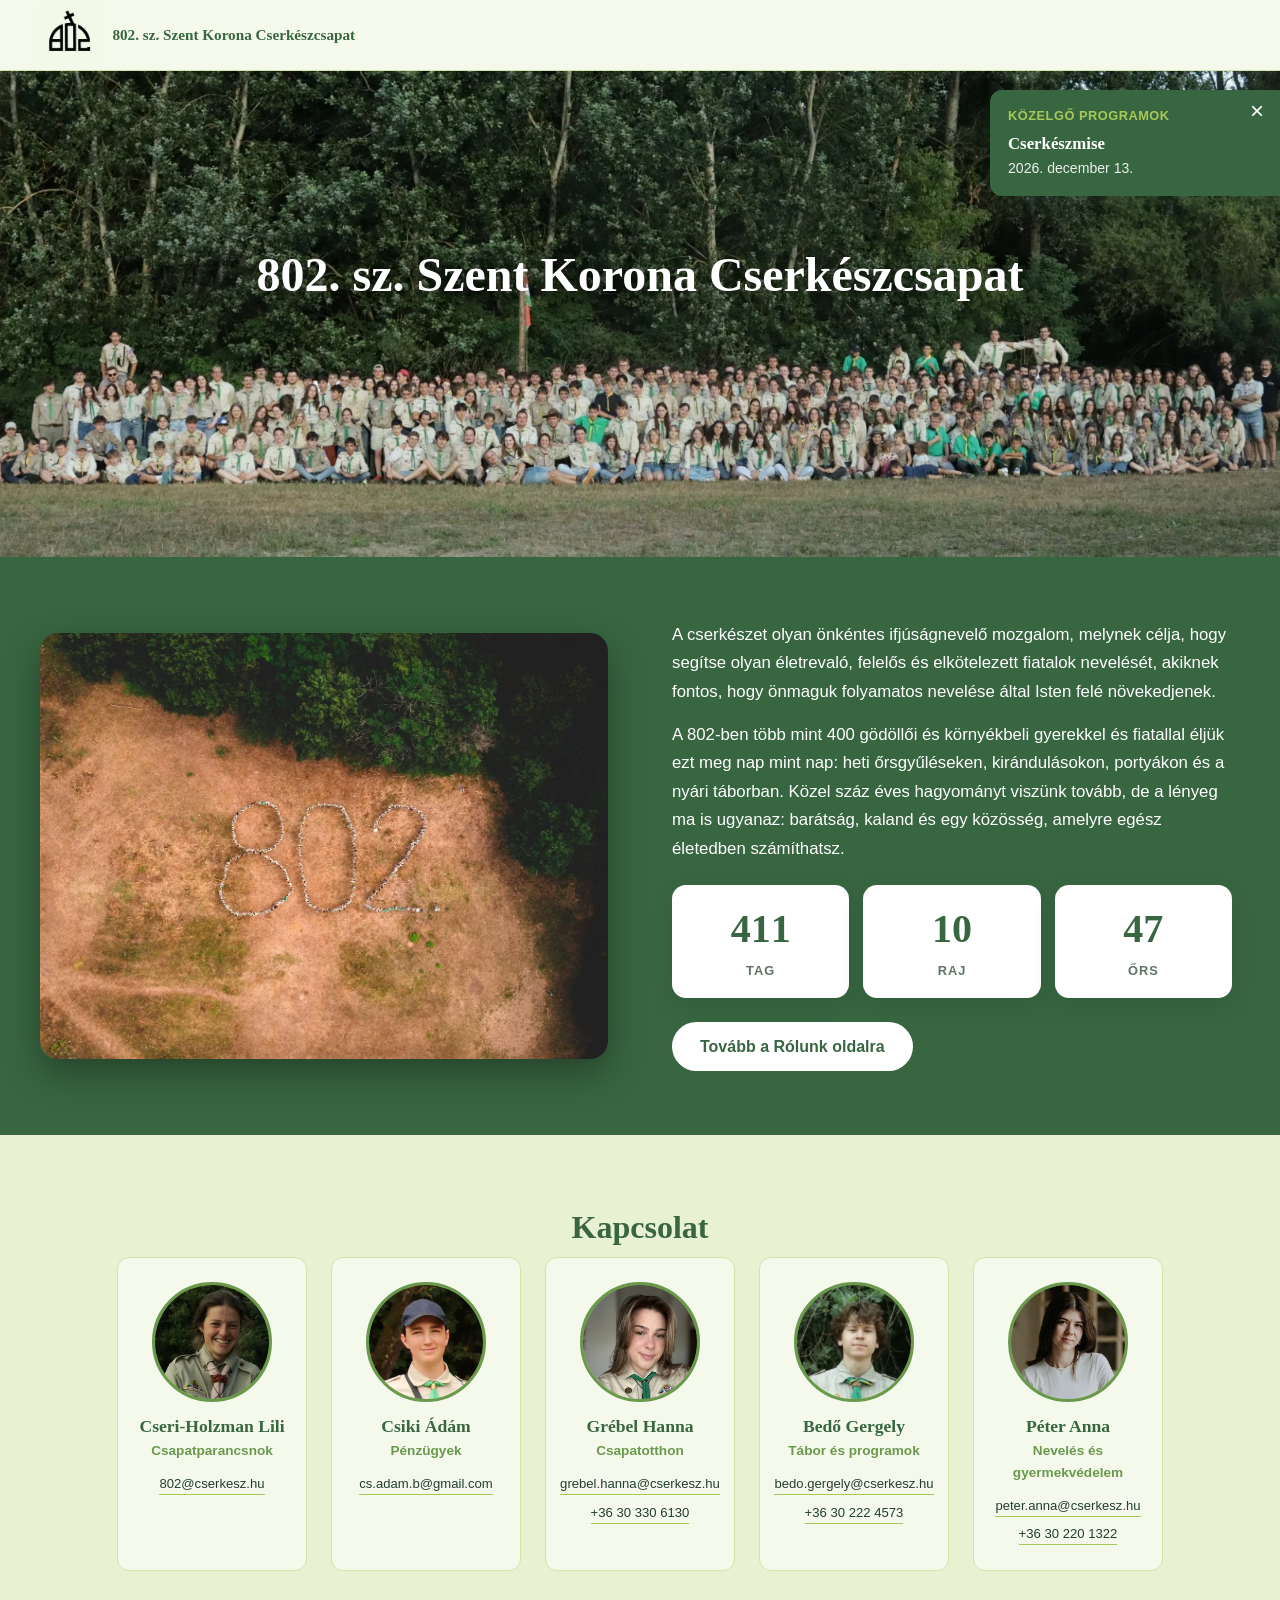
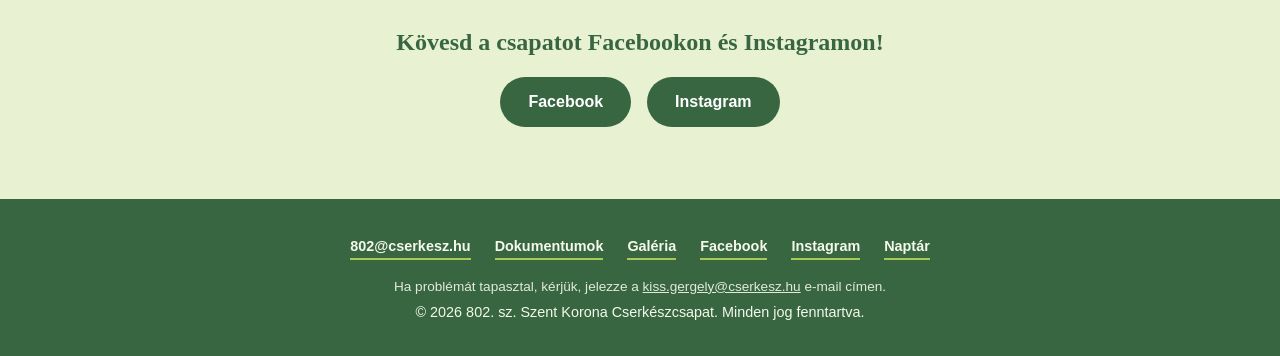
==== commit ce868af1: "Saját domain: www.802szentkorona.com (kanonikus és megosztási linkek, sitemap, robots.txt, naptár) C" ====
--- a/index.html
+++ b/index.html
@@ -11,19 +11,13 @@
   <title>802. sz. Szent Korona Cserkészcsapat – Gödöllő</title>
   <meta name="description" content="A 802. sz. Szent Korona Cserkészcsapat Gödöllőn működő cserkészcsapat. Csatlakozz hozzánk 4. osztálytól: közösség, kaland, természet.">
 
-  <!--
-    IMPORTANT: once the custom domain exists, replace the
-    "https://www.YOUR-DOMAIN-HERE.com" placeholder with the real domain in every
-    HTML file, in robots.txt and in sitemap.xml
-    (canonical, Open Graph and structured data links).
-  -->
-  <link rel="canonical" href="https://www.YOUR-DOMAIN-HERE.com/">
+  <link rel="canonical" href="https://www.802szentkorona.com/">
 
   <meta property="og:type" content="website">
   <meta property="og:title" content="802. sz. Szent Korona Cserkészcsapat – Gödöllő">
   <meta property="og:description" content="Csatlakozz hozzánk 4. osztálytól: közösség, kaland, természet.">
-  <meta property="og:url" content="https://www.YOUR-DOMAIN-HERE.com/">
-  <meta property="og:image" content="https://www.YOUR-DOMAIN-HERE.com/images/webp/kozos/share.jpg">
+  <meta property="og:url" content="https://www.802szentkorona.com/">
+  <meta property="og:image" content="https://www.802szentkorona.com/images/webp/kozos/share.jpg">
   <meta property="og:image:width" content="1200">
   <meta property="og:image:height" content="630">
   <meta property="og:image:alt" content="A 802. sz. Szent Korona Cserkészcsapat tagjai közös csoportképen">
@@ -42,8 +36,8 @@
     "@context": "https://schema.org",
     "@type": "Organization",
     "name": "802. sz. Szent Korona Cserkészcsapat",
-    "url": "https://www.YOUR-DOMAIN-HERE.com/",
-    "logo": "https://www.YOUR-DOMAIN-HERE.com/images/webp/kozos/logo_white.jpg",
+    "url": "https://www.802szentkorona.com/",
+    "logo": "https://www.802szentkorona.com/images/webp/kozos/logo_white.jpg",
     "email": "802@cserkesz.hu",
     "areaServed": "Gödöllő",
     "sameAs": ["https://www.facebook.com/802szentkorona"]
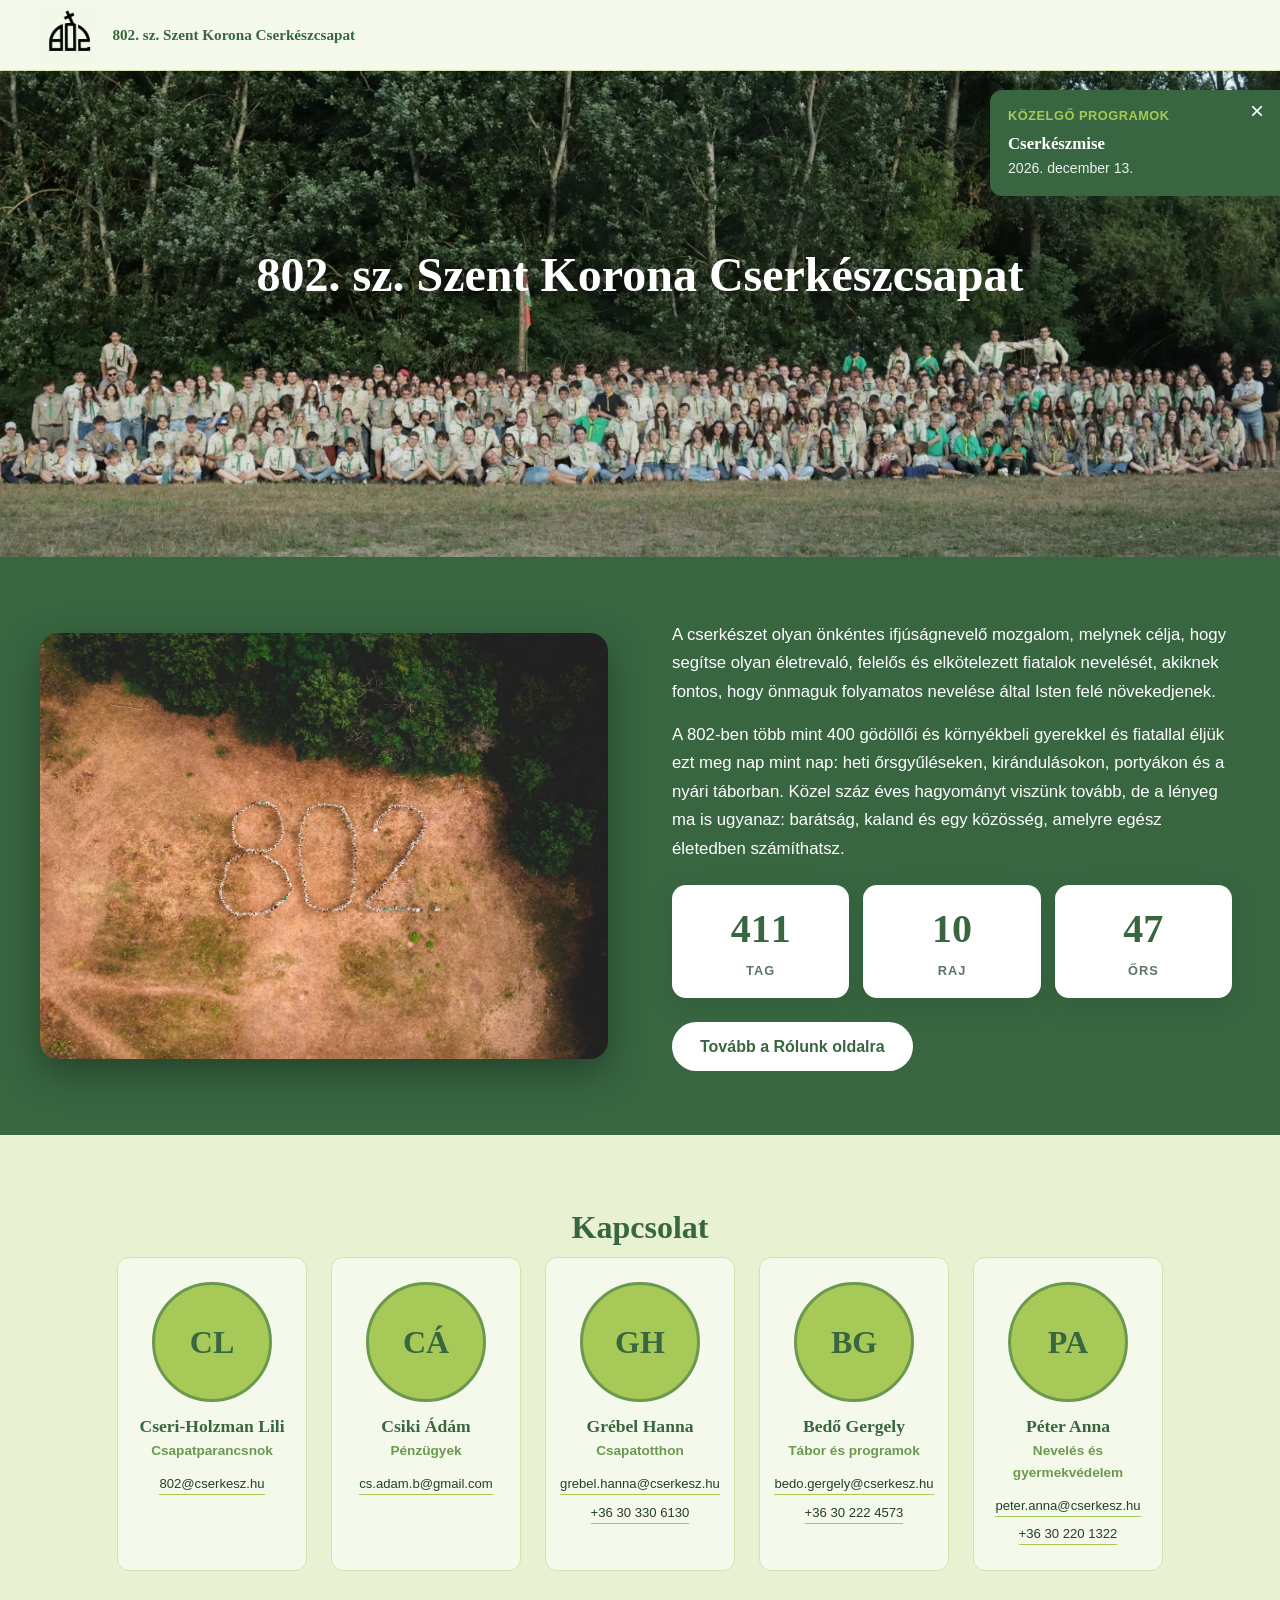
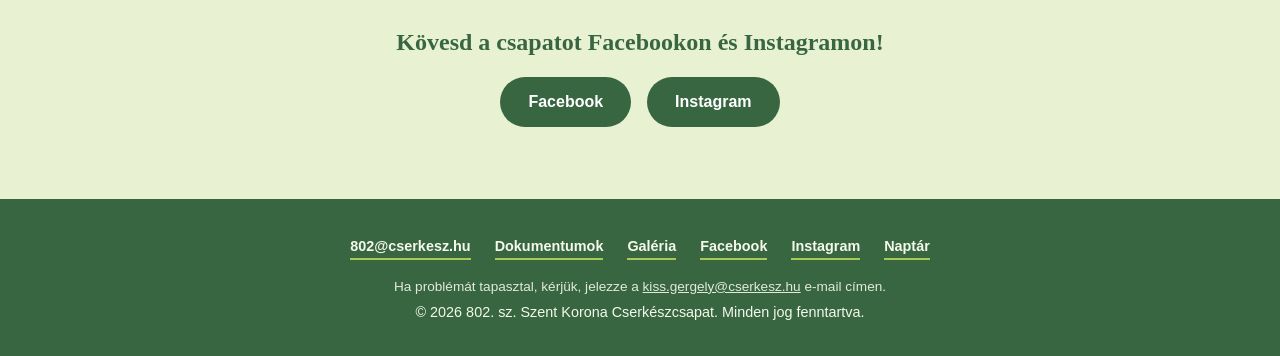
==== commit 747c789b: "Oldal frissítése a táblázatból" ====
--- a/index.html
+++ b/index.html
@@ -28,7 +28,7 @@
   <!-- Logos: the header shows images/webp/kozos/logo_white.jpg (black mark on white), the favicon is images/webp/kozos/logo_green.jpg -->
   <link rel="icon" type="image/jpeg" href="images/webp/kozos/logo_green.jpg?v=1">
   <link rel="apple-touch-icon" href="images/webp/kozos/logo_green.jpg?v=1">
-  <link rel="stylesheet" href="style.css?v=129">
+  <link rel="stylesheet" href="style.css?v=131">
 
   <!-- Structured data: helps Google understand that this is an organisation -->
   <script type="application/ld+json">
@@ -55,7 +55,7 @@
   <!-- Header / navigation -->
   <header class="site-header">
     <div class="container header-inner">
-      <a href="index.html" class="logo">
+      <a href="./" class="logo">
         <img class="logo-img" src="images/webp/kozos/logo_white.webp" alt="" data-optional>
         <span class="logo-text">802. sz. Szent Korona Cserkészcsapat</span>
       </a>
@@ -69,27 +69,28 @@
 
       <nav class="main-nav" id="mainNav">
         <ul>
-          <li><a href="index.html" aria-current="page">Főoldal</a></li>
+          <li><a href="./" aria-current="page">Főoldal</a></li>
           <li class="has-sub">
             <button class="nav-sub-toggle" type="button" aria-expanded="false" aria-controls="subPrograms">Események</button>
             <ul class="sub-nav" id="subPrograms">
-              <li><a href="programok.html">Programjaink</a></li>
-              <li><a href="tabor.html">Táboraink</a></li>
+              <li><a href="programok">Programjaink</a></li>
+              <li><a href="tabor">Táboraink</a></li>
             </ul>
           </li>
-          <li><a href="csapatotthon.html">Csapatotthonunk</a></li>
-          <li><a href="rolunk.html">Rólunk</a></li>
+          <li><a href="csapatotthon">Csapatotthonunk</a></li>
+          <li><a href="rolunk">Rólunk</a></li>
           <li class="has-sub">
             <button class="nav-sub-toggle" type="button" aria-expanded="false" aria-controls="subFinance">Pénzügyek</button>
             <ul class="sub-nav" id="subFinance">
-              <li><a href="penzugyek.html#tagdij">Tagdíj</a></li>
-              <li><a href="penzugyek.html#nagytabor">Nagytábordíj</a></li>
-              <li><a href="penzugyek.html#kcstabor">Kcs tábordíj</a></li>
-              <li><a href="eszkozok.html">Eszközbérlés</a></li>
+              <li><a href="penzugyek#tagdij">Tagdíj</a></li>
+              <li><a href="penzugyek#nagytabor">Nagytábordíj</a></li>
+              <li><a href="penzugyek#kcstabor">Kcs tábordíj</a></li>
+              <li><a href="egyesulet">Egyesület</a></li>
+              <li><a href="eszkozok">Eszközbérlés</a></li>
             </ul>
           </li>
-          <li><a class="nav-cta nav-cta-join" href="csatlakozom.html">Csatlakozom</a></li>
-          <li><a class="nav-cta" href="tamogass.html">Támogass minket</a></li>
+          <li><a class="nav-cta nav-cta-join" href="csatlakozom">Csatlakozom</a></li>
+          <li><a class="nav-cta" href="tamogass">Támogass minket</a></li>
         </ul>
       </nav>
     </div>
@@ -154,7 +155,7 @@
         </div>
 
         <!-- COUNTERS:END -->
-        <a class="btn btn-light" href="rolunk.html">Tovább a Rólunk oldalra</a>
+        <a class="btn btn-light" href="rolunk">Tovább a Rólunk oldalra</a>
       </div>
     </div>
   </section>
@@ -174,14 +175,12 @@
         <!-- LEADERS:START – written by tools/sync_leaders.py from the Google Sheet (Csapatvezetés), do not edit by hand -->
         <div class="person-card has-bio">
           <div class="person-photo" data-initials="CL">
-            <img src="images/webp/kozos/team/cseri-holzman-lili.webp" alt="Cseri-Holzman Lili" data-optional>
           </div>
           <h3>Cseri-Holzman Lili</h3>
           <p class="person-role">Csapatparancsnok</p>
           <a class="person-email" href="mailto:802@cserkesz.hu">802@<wbr>cserkesz.hu</a>
           <div class="person-bio" hidden>
             <p class="person-bio-role">Csapatparancsnok</p>
-            <p class="person-bio-text">Közösségi szolgálat<br>Csapat képviselete<br>Szolgálatod, képzésed ideje<br>Felkérést kaptál<br>Bármi</p>
             <ul class="person-bio-contact">
               <li><a class="person-email" href="mailto:802@cserkesz.hu">802@cserkesz.hu</a></li>
             </ul>
@@ -190,14 +189,12 @@
 
         <div class="person-card has-bio">
           <div class="person-photo" data-initials="CÁ">
-            <img src="images/webp/kozos/team/csiki-adam.webp" alt="Csiki Ádám" data-optional>
           </div>
           <h3>Csiki Ádám</h3>
           <p class="person-role">Pénzügyek</p>
           <a class="person-email" href="mailto:cs.adam.b@gmail.com">cs.adam.b@<wbr>gmail.com</a>
           <div class="person-bio" hidden>
             <p class="person-bio-role">Pénzügyek</p>
-            <p class="person-bio-text">Tagdíj/tábordíj/VK támogatás<br>Raji pénz<br>Programszervezési költség<br>Hallottál egy jó pályázatról</p>
             <ul class="person-bio-contact">
               <li><a class="person-email" href="mailto:cs.adam.b@gmail.com">cs.adam.b@gmail.com</a></li>
             </ul>
@@ -206,7 +203,6 @@
 
         <div class="person-card has-bio">
           <div class="person-photo" data-initials="GH">
-            <img src="images/webp/kozos/team/grebel-hanna.webp" alt="Grébel Hanna" data-optional>
           </div>
           <h3>Grébel Hanna</h3>
           <p class="person-role">Csapatotthon</p>
@@ -224,7 +220,6 @@
 
         <div class="person-card has-bio">
           <div class="person-photo" data-initials="BG">
-            <img src="images/webp/kozos/team/bedo-gergely.webp" alt="Bedő Gergely" data-optional>
           </div>
           <h3>Bedő Gergely</h3>
           <p class="person-role">Tábor és programok</p>
@@ -232,7 +227,6 @@
           <a class="person-phone" href="tel:+36302224573">+36 30 222 4573</a>
           <div class="person-bio" hidden>
             <p class="person-bio-role">Tábor és programok</p>
-            <p class="person-bio-text">Csapatos programról infó<br>Szervezel valamit de mégsem fogod tudni megvalósítani<br>Elfelejtetted mikor van március 15.-e</p>
             <ul class="person-bio-contact">
               <li><a class="person-email" href="mailto:bedo.gergely@cserkesz.hu">bedo.gergely@cserkesz.hu</a></li>
               <li><a class="inline-link" href="tel:+36302224573">+36 30 222 4573</a></li>
@@ -242,7 +236,6 @@
 
         <div class="person-card has-bio">
           <div class="person-photo" data-initials="PA">
-            <img src="images/webp/kozos/team/peter-anna.webp" alt="Péter Anna" data-optional>
           </div>
           <h3>Péter Anna</h3>
           <p class="person-role">Nevelés és gyermekvédelem</p>
@@ -281,11 +274,11 @@
     <div class="container">
       <div class="footer-links">
         <a href="mailto:802@cserkesz.hu">802@cserkesz.hu</a>
-        <a href="dokumentumok.html">Dokumentumok</a>
-        <a href="galeria.html">Galéria</a>
+        <a href="dokumentumok">Dokumentumok</a>
+        <a href="galeria">Galéria</a>
         <a href="https://www.facebook.com/802szentkorona" target="_blank" rel="noopener noreferrer">Facebook</a>
         <a href="https://www.instagram.com/802szentkorona/" target="_blank" rel="noopener noreferrer">Instagram</a>
-        <a href="programok.html#naptar">Naptár</a>
+        <a href="programok#naptar">Naptár</a>
       </div>
       <!-- ADMIN_CONTACT:START – written by tools/sync_footer.py from the ADMIN_EMAIL secret, do not edit by hand -->
       <p class="footer-report">Ha problémát tapasztal, kérjük, jelezze a <a href="mailto:kiss.gergely@cserkesz.hu">kiss.gergely@cserkesz.hu</a> e-mail címen.</p>
@@ -307,6 +300,6 @@
     <ul class="upcoming-list" id="upcomingList"></ul>
   </aside>
 
-  <script src="script.js?v=77"></script>
+  <script src="script.js?v=78"></script>
 </body>
 </html>
--- a/style.css
+++ b/style.css
@@ -1464,6 +1464,62 @@
 }
 
 /* ==========================================================
+   Egyesület (egyesulet.html): the association behind the troop;
+   the data cards and the 1% image reuse the Támogass minket styles
+   ========================================================== */
+/* The intro sits in the banner, so its text gets a wider line */
+.assoc-banner p {
+  max-width: 820px;
+}
+
+.assoc-banner strong {
+  color: #fff;
+}
+
+.assoc-page h3 {
+  font-size: 1.4rem;
+  margin-bottom: 10px;
+}
+
+.assoc-page .support-text {
+  margin-bottom: 36px;
+}
+
+.assoc-activity {
+  text-align: left;
+}
+
+.assoc-page .support-cards {
+  margin-bottom: 48px;
+}
+
+.assoc-tax {
+  margin-bottom: 20px;
+}
+
+/* Members in two columns (one on mobile), numbered */
+.member-list {
+  display: grid;
+  grid-template-columns: auto auto;
+  justify-content: center;
+  gap: 6px 48px;
+  margin: 0;
+  padding-left: 1.6em;
+  text-align: left;
+}
+
+@media (max-width: 600px) {
+  .member-list {
+    grid-template-columns: auto;
+  }
+}
+
+.assoc-docs {
+  grid-template-columns: minmax(0, 480px);
+  justify-content: center;
+}
+
+/* ==========================================================
    Footer
    ========================================================== */
 .site-footer {
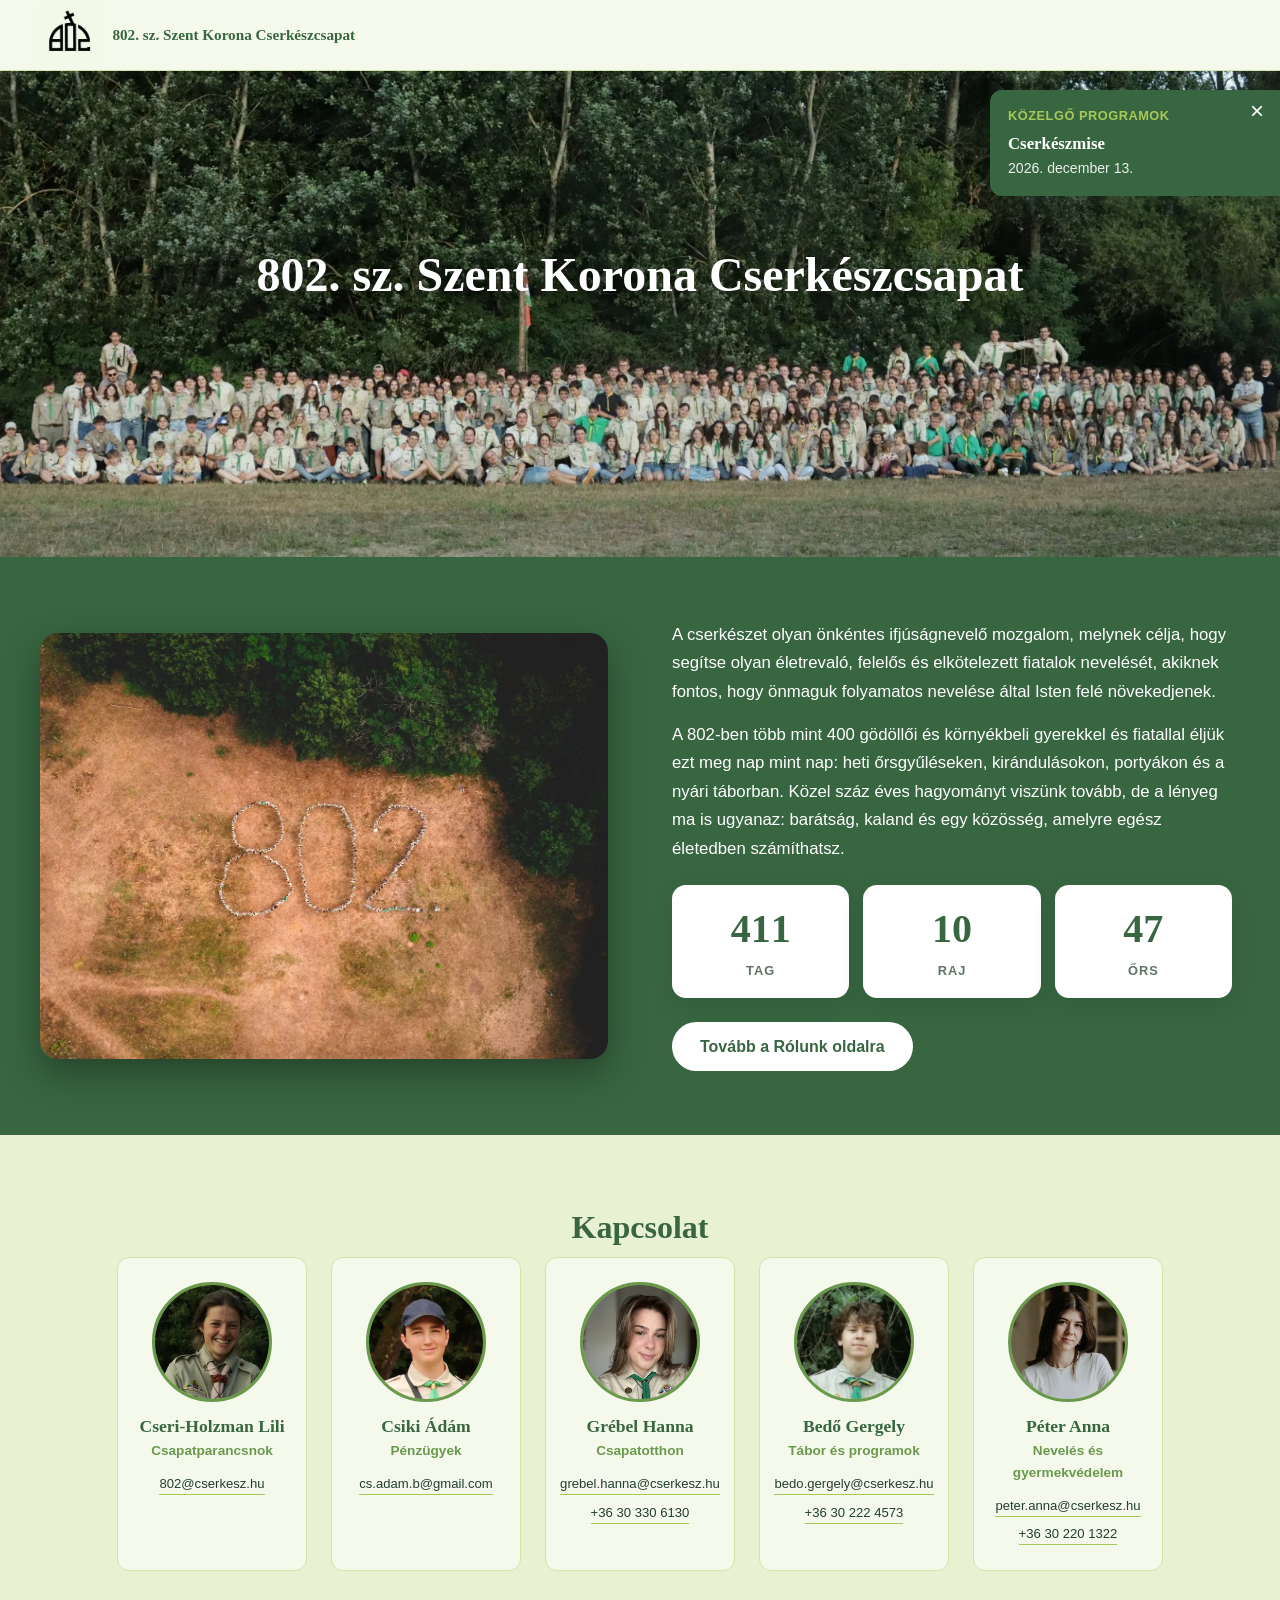
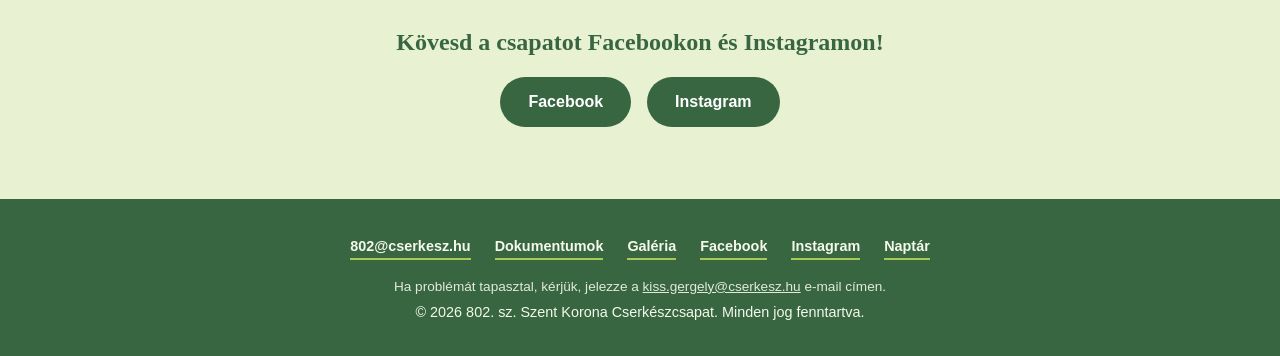
==== commit 85d3be92: "Oldal frissítése a táblázatból" ====
--- a/index.html
+++ b/index.html
@@ -175,6 +175,7 @@
         <!-- LEADERS:START – written by tools/sync_leaders.py from the Google Sheet (Csapatvezetés), do not edit by hand -->
         <div class="person-card has-bio">
           <div class="person-photo" data-initials="CL">
+            <img src="images/webp/kozos/team/cseri-holzman-lili.webp" alt="Cseri-Holzman Lili" data-optional>
           </div>
           <h3>Cseri-Holzman Lili</h3>
           <p class="person-role">Csapatparancsnok</p>
@@ -189,6 +190,7 @@
 
         <div class="person-card has-bio">
           <div class="person-photo" data-initials="CÁ">
+            <img src="images/webp/kozos/team/csiki-adam.webp" alt="Csiki Ádám" data-optional>
           </div>
           <h3>Csiki Ádám</h3>
           <p class="person-role">Pénzügyek</p>
@@ -203,6 +205,7 @@
 
         <div class="person-card has-bio">
           <div class="person-photo" data-initials="GH">
+            <img src="images/webp/kozos/team/grebel-hanna.webp" alt="Grébel Hanna" data-optional>
           </div>
           <h3>Grébel Hanna</h3>
           <p class="person-role">Csapatotthon</p>
@@ -220,6 +223,7 @@
 
         <div class="person-card has-bio">
           <div class="person-photo" data-initials="BG">
+            <img src="images/webp/kozos/team/bedo-gergely.webp" alt="Bedő Gergely" data-optional>
           </div>
           <h3>Bedő Gergely</h3>
           <p class="person-role">Tábor és programok</p>
@@ -236,6 +240,7 @@
 
         <div class="person-card has-bio">
           <div class="person-photo" data-initials="PA">
+            <img src="images/webp/kozos/team/peter-anna.webp" alt="Péter Anna" data-optional>
           </div>
           <h3>Péter Anna</h3>
           <p class="person-role">Nevelés és gyermekvédelem</p>
